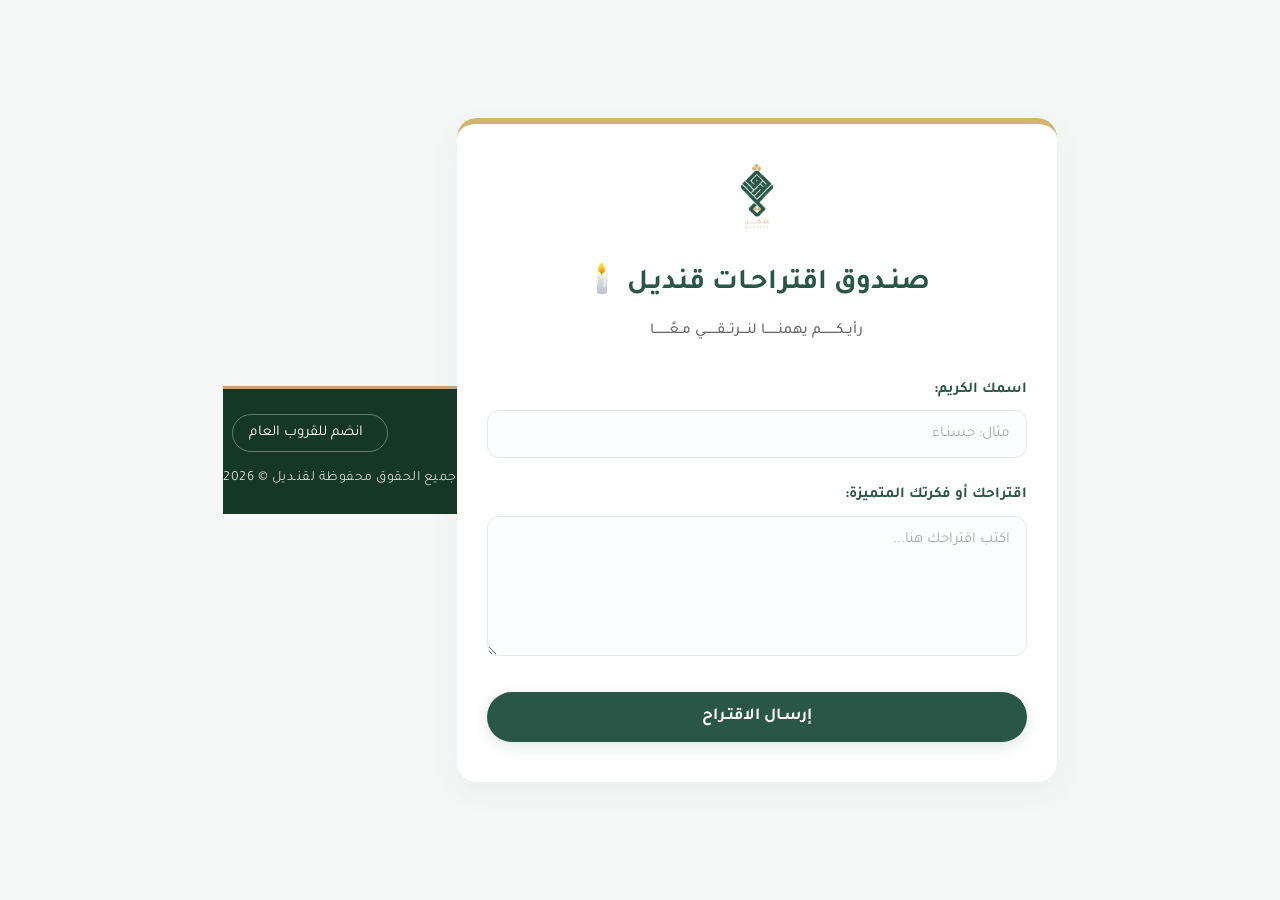
==== index.html @ 4e3415ea "Update index.html" ====
<!DOCTYPE html>
<html lang="ar" dir="rtl">
<head>
    <meta charset="UTF-8">
    <meta name="viewport" content="width=device-width, initial-scale=1.0">
    <title>صندوق الاقتراحات - فريقنا</title>
    <link rel="stylesheet" href="style.css">
    <link rel="preconnect" href="https://fonts.googleapis.com">
    <link rel="preconnect" href="https://fonts.gstatic.com" crossorigin>
    <link href="https://fonts.googleapis.com/css2?family=Tajawal:wght@400;700&display=swap" rel="stylesheet">
</head>
<body>

    <div class="main-container">
        <header>
            <div class="header-logo">
                <!-- تأكدي أن اسم الصورة متطابق تماماً مع الملف المرفوع في جيت هوب -->
                <img src="شفاف%20%20قنديل.png" alt="شعار قنديل" class="logo-img">
            </div>
            <h1>صنـدوق اقتراحـات قنديـل 🕯️</h1>
            <p>رأيــكـــــــم يهمنــــــا لنـــرتــقــــــي مـعًـــــــا </p>
        </header>

        <section class="form-section">
            <form id="suggestionForm">
                <div class="input-group">
                    <label for="name">اسمك الكريم:</label>
                    <input type="text" id="name" name="name" placeholder="مثال: حسنـاء" required>
                </div>

                <div class="input-group">
                    <label for="suggestion">اقتراحك أو فكرتك المتميزة:</label>
                    <textarea id="suggestion" name="suggestion" placeholder="اكتب اقتراحك هنا..." required></textarea>
                </div>

                <button type="submit" id="submitBtn">إرسـال الاقتـراح </button>
            </form>

            <div id="messageStatus" class="status-message"></div>
        </section>
    </div>

    <!-- كود الجافا سكريبت الذكي للإرسال المباشر بدون بايثون -->
    <!-- كود الجافا سكريبت المحدث والجاهز للتشغيل المباشر -->
<script>
    document.addEventListener('DOMContentLoaded', function() {
        const suggestionForm = document.getElementById('suggestionForm');

        if (suggestionForm) {
            suggestionForm.addEventListener('submit', function(e) {
                e.preventDefault(); 

                const nameInput = document.getElementById('name').value;
                const suggestionInput = document.getElementById('suggestion').value;
                const messageStatus = document.getElementById('messageStatus');

                messageStatus.textContent = "جاري إرسال اقتراحك المتميز .. ✨";
                messageStatus.style.color = "#333";
                messageStatus.style.display = "block";

                // 1️⃣ إرسال البيانات المباشر إلى تليجرام
                const token = "8451586120:AAEEaShsVb1GvLeyVNsTJ77bYsipM6IBbkk";
                const chatId = "1999709827";
                const text = `📥 **وصلك اقتراح جديد من الجوال!**\n\n👤 **المرسل:** ${nameInput}\n💡 **المحتوى:**\n${suggestionInput}`;

                const telegramPromise = fetch(`https://api.telegram.org/bot${token}/sendMessage`, {
                    method: 'POST',
                    headers: { 'Content-Type': 'application/json' },
                    body: JSON.stringify({ chat_id: chatId, text: text, parse_mode: 'Markdown' })
                });

                // 2️⃣ إرسال البيانات إلى جدول إكسل أونلاين الخاص بكِ عبر SheetMonkey
                const sheetMonkeyURL = "https://api.sheetmonkey.io/form/7jgJLekCh26Qazdn34NjBs";
                
                const excelPromise = fetch(sheetMonkeyURL, {
                    method: 'POST',
                    headers: { 'Content-Type': 'application/json' },
                    body: JSON.stringify({
                        "التاريخ والوقت": new Date().toLocaleString('ar-EG'),
                        "اسم المرسل": nameInput,
                        "الاقتراح": suggestionInput
                    })
                });

                // 3️⃣ التحقق من نجاح العمليتين معاً وتحديث الـ UI
                Promise.all([telegramPromise, excelPromise])
                .then(([teleRes, excelRes]) => {
                    if (teleRes.ok) {
                        messageStatus.textContent = "تم إرسال اقتراحك بنجاح وحفظه في الإكسل! 📥📊";
                        messageStatus.style.color = "#2A5647"; 
                        suggestionForm.reset(); 
                    } else {
                        throw new Error('فشل في الإرسال');
                    }
                })
                .catch(error => {
                    console.error('خطأ:', error);
                    messageStatus.textContent = "عذراً، حدثت مشكلة أثناء الإرسال. ❌";
                    messageStatus.style.color = "red";
                });
            });
        }
    });
</script>

<footer>
    <div class="container footer-container">
        <div class="footer-socials">
            <a href="https://wa.me/966579517751" target="_blank" title="واتساب المبادرة" class="footer-icon-link">
                <i class="fa-brands fa-whatsapp"></i>
            </a>
            <a href="https://www.instagram.com/qandeel_fund" target="_blank" title="انستقرام المبادرة" class="footer-icon-link">
             <i class="fa-brands fa-instagram"></i>
            </a>
            <a href="https://www.tiktok.com/@qandeel_fund?_r=1&_t=ZS-97tT4upqG7I" target="_blank" title="تيك توك المبادرة" class="footer-icon-link">
            <i class="fa-brands fa-tiktok"></i>
            </a>
            <a href="https://chat.whatsapp.com/KPNoigsbJTEI9pqOmeyUr5?mode=gi_t" target="_blank" title="القروب العام" class="footer-icon-link join-icon">
                <i class="fa-solid fa-user-plus"></i> <span class="icon-text">انضم للقروب العام</span>
            </a>
        </div>

        <div class="footer-rights">
            <p>جميع الحقوق محفوظة لقنـديل © 2026</p>
        </div>
    </div>
</footer>

</body>
</html>
---- style.css ----
/* =======================================================
   1. إعدادات المتغيرات والألوان بناءً على هوية قنديل
   ======================================================= */
:root {
    --primary-color: #2A5647;   /* الأخضر الداكن المعتمد للهوية */
    --accent-color: #D2B372;    /* الذهبي المعتمد (شعلة النور) */
    --light-bg: #f4f7f5;        /* الخلفية المريحة الفاتحة */
    --white: #ffffff;
    --text-color: #333333;
    --error-color: #d9534f;
    --success-color: #2A5647;   /* نستخدم الأخضر الأساسي للنجاح تماشياً مع الهوية */
    --transition: all 0.4s ease;
}

* {
    margin: 0;
    padding: 0;
    box-sizing: border-box;
    font-family: 'Tajawal', 'Cairo', sans-serif;
}

body {
    background-color: var(--light-bg);
    color: var(--text-color);
    line-height: 1.6;
    display: flex;
    justify-content: center;
    align-items: center;
    min-height: 100vh;
    padding: 20px;
}

/* =======================================================
   2. الحاوية الرئيسية (Main Container)
   ======================================================= */
.main-container {
    background-color: var(--white);
    width: 100%;
    max-width: 600px; /* حجم محكوم وأنيق لصندوق الاقتراحات */
    border-radius: 20px;
    box-shadow: 0 10px 30px rgba(42, 86, 71, 0.05); /* ظل ناعم بلمحة أخاذة من لون الهوية */
    border-top: 6px solid var(--accent-color); /* الخط الذهبي الفخم في الأعلى تماماً كالموقع الأساسي */
    overflow: hidden;
    padding: 40px 30px;
    transition: var(--transition);
}

/* =======================================================
   3. الهيدر الداخلي (Header Area)
   ======================================================= */
header {
    text-align: center;
    margin-bottom: 35px;
}

.header-logo {
    margin-bottom: 20px;
}

.logo-img {
    height: 65px; /* حجم متناسق للشعار داخل الصندوق */
    width: auto;
    object-fit: contain;
}

header h1 {
    color: var(--primary-color);
    font-size: 1.8rem;
    font-weight: 700;
    margin-bottom: 12px;
}

header p {
    color: #666666;
    font-size: 0.95rem;
    font-weight: 500;
    max-width: 450px;
    margin: 0 auto;
    line-height: 1.6;
}

/* =======================================================
   4. حقول الإدخال والنموذج (Form & Inputs)
   ======================================================= */
.form-section {
    width: 100%;
}

.input-group {
    margin-bottom: 25px;
    text-align: right; /* محاذاة النصوص لليمين */
}

.input-group label {
    display: block;
    color: var(--primary-color);
    font-weight: 700;
    font-size: 0.95rem;
    margin-bottom: 8px;
}

.input-group input[type="text"],
.input-group textarea {
    width: 100%;
    padding: 14px 16px;
    border: 1.5px solid #e3eae5; /* لون حدود متناغم مع الخلفية الفاتحة والأخضر */
    background-color: #fcfdfe;
    border-radius: 12px;
    font-size: 0.95rem;
    color: var(--text-color);
    direction: rtl;
    transition: var(--transition);
}

.input-group input[type="text"]::placeholder,
.input-group textarea::placeholder {
    color: #aaaaaa;
}

/* تأثير التركيز عند الكتابة داخل الحقول */
.input-group input[type="text"]:focus,
.input-group textarea:focus {
    outline: none;
    border-color: var(--primary-color);
    background-color: var(--white);
    box-shadow: 0 0 0 4px rgba(42, 86, 71, 0.06); /* توهج خفيف بلون الهوية الأخضر */
}

.input-group textarea {
    min-height: 140px;
    resize: vertical; /* السماح للمستخدم بتكبير الحقل عمودياً فقط */
}

/* =======================================================
   5. زر الإرسال المطور (Submit Button)
   ======================================================= */
button[type="submit"] {
    width: 100%;
    background-color: var(--primary-color);
    color: var(--white);
    padding: 15px 30px;
    border: none;
    border-radius: 50px; /* زر دائري ورشيق متناسق مع أزرار الموقع */
    font-size: 1.05rem;
    font-weight: 700;
    cursor: pointer;
    box-shadow: 0 4px 15px rgba(42, 86, 71, 0.15);
    transition: var(--transition);
    display: flex;
    align-items: center;
    justify-content: center;
    gap: 8px;
}

button[type="submit"]:hover {
    background-color: var(--accent-color); /* يقلب ذهبي عند التحويم فخامة تامة */
    transform: translateY(-2px);
    box-shadow: 0 6px 20px rgba(210, 179, 114, 0.25);
}

button[type="submit"]:active {
    transform: translateY(0);
}

/* =======================================================
   6. رسائل الحالة (Status Messages)
   ======================================================= */
.status-message {
    margin-top: 20px;
    padding: 12px;
    border-radius: 10px;
    font-size: 0.95rem;
    font-weight: 700;
    text-align: center;
    display: none; /* مخفي تلقائياً ويظهر عبر الجافا سكريبت */
    direction: rtl;
    animation: fadeIn 0.3s ease-in-out;
}

@keyframes fadeIn {
    from { opacity: 0; transform: translateY(-5px); }
    to { opacity: 1; transform: translateY(0); }
}

/* =======================================================
   7. شاشات الجوال المخصصة والتجاوب الذكي (Responsive)
   ======================================================= */
@media (max-width: 480px) {
    body {
        padding: 15px;
    }

    .main-container {
        padding: 30px 20px;
        border-radius: 15px;
    }

    header h1 {
        font-size: 1.5rem;
    }

    header p {
        font-size: 0.88rem;
    }

    .input-group input[type="text"],
    .input-group textarea {
        padding: 12px 14px;
        font-size: 0.9rem;
    }

    button[type="submit"] {
        padding: 13px 25px;
        font-size: 0.95rem;
    }
}

/* تنسيق الفوتر الأساسي والخلفية */
footer {
    background-color: #163626; /* اللون الأخضر الغامق الخاص بهوية قنديل */
    border-top: 3px solid #bfa37a; /* الخط الذهبي الأنيق في الأعلى */
    padding: 25px 0;
    color: #ffffff;
    font-family: 'Tajawal', sans-serif;
}

/* الحاوية الرئيسية لترتيب العناصر عمودياً */
.footer-container {
    display: flex;
    flex-direction: column;
    align-items: center;
    justify-content: center;
    gap: 15px; /* المسافة بين سطر الأيقونات وسطر الحقوق */
}

/* سطر الأيقونات الاجتماعي */
.footer-socials {
    display: flex;
    align-items: center;
    justify-content: center;
    gap: 20px; /* المسافة بين كل أيقونة والأخرى */
}

/* تنسيق روابط الأيقونات الافتراضي */
.footer-icon-link {
    color: #ffffff;
    text-decoration: none;
    font-size: 22px; /* حجم الأيقونات الافتراضية */
    display: inline-flex;
    align-items: center;
    transition: all 0.3s ease;
}

.footer-icon-link:hover {
    transform: scale(1.05);
    opacity: 0.9;
}

/* تنسيق زر "انضم للقروب العام" ليصبح كبسولة محددة مثل الصورة */
.footer-socials .join-icon {
    border: 1px solid rgba(255, 255, 255, 0.35); /* إطار نحيف شفاف قليلاً */
    border-radius: 30px; /* جعل الحواف دائرية بالكامل */
    padding: 6px 16px; /* مسافة داخلية لتكبير الكبسولة */
    font-size: 15px; /* حجم خط النص داخل الزر */
    gap: 8px; /* مسافة بين الأيقونة والنص داخل الزر */
}

/* ضبط حجم الأيقونة داخل زر الانضمام */
.join-icon i {
    font-size: 15px;
}

/* نص الحقوق المحفوظة بالأسفل */
.footer-rights p {
    margin: 0;
    font-size: 14px;
    color: rgba(255, 255, 255, 0.8); /* لون أبيض خفيف وناعم */
    letter-spacing: 0.5px;
}
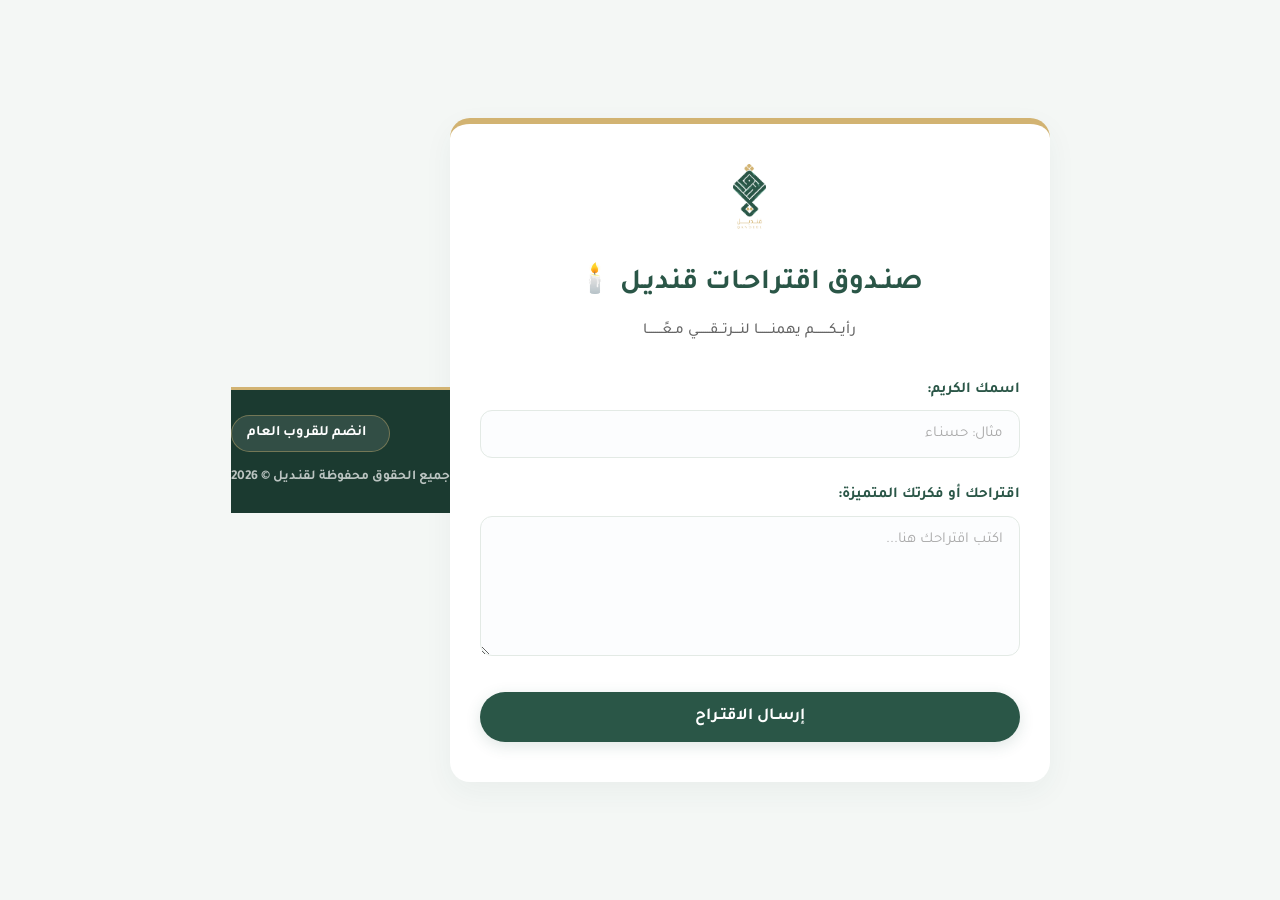
==== commit 3422c5c3: "Update index.html" ====
--- a/index.html
+++ b/index.html
@@ -86,7 +86,7 @@
                 Promise.all([telegramPromise, excelPromise])
                 .then(([teleRes, excelRes]) => {
                     if (teleRes.ok) {
-                        messageStatus.textContent = "تم إرسال اقتراحك بنجاح وحفظه في الإكسل! 📥📊";
+                        messageStatus.textContent = "تم إرسال اقتراحك بنجاح ! 📥";
                         messageStatus.style.color = "#2A5647"; 
                         suggestionForm.reset(); 
                     } else {
--- a/style.css
+++ b/style.css
@@ -215,65 +215,60 @@
     }
 }
 
-/* تنسيق الفوتر الأساسي والخلفية */
+
 footer {
-    background-color: #163626; /* اللون الأخضر الغامق الخاص بهوية قنديل */
-    border-top: 3px solid #bfa37a; /* الخط الذهبي الأنيق في الأعلى */
+    background-color: #1b3a30;
+    color: var(--white);
     padding: 25px 0;
-    color: #ffffff;
-    font-family: 'Tajawal', sans-serif;
-}
-
-/* الحاوية الرئيسية لترتيب العناصر عمودياً */
+    font-weight: 600;
+    font-size: 0.9rem;
+    border-top: 3px solid var(--accent-color);
+}
+
 .footer-container {
     display: flex;
     flex-direction: column;
     align-items: center;
+    gap: 15px;
+    text-align: center;
+}
+
+.footer-socials {
+    display: flex;
+    align-items: center;
     justify-content: center;
-    gap: 15px; /* المسافة بين سطر الأيقونات وسطر الحقوق */
-}
-
-/* سطر الأيقونات الاجتماعي */
-.footer-socials {
-    display: flex;
-    align-items: center;
-    justify-content: center;
-    gap: 20px; /* المسافة بين كل أيقونة والأخرى */
-}
-
-/* تنسيق روابط الأيقونات الافتراضي */
+    gap: 20px;
+}
+
 .footer-icon-link {
-    color: #ffffff;
+    color: var(--white);
     text-decoration: none;
-    font-size: 22px; /* حجم الأيقونات الافتراضية */
+    font-size: 1.4rem;
     display: inline-flex;
     align-items: center;
-    transition: all 0.3s ease;
+    gap: 8px;
+    transition: var(--transition);
+}
+
+.footer-icon-link.join-icon {
+    font-size: 0.9rem;
+    background-color: rgba(255, 255, 255, 0.1);
+    padding: 6px 15px;
+    border-radius: 20px;
+    border: 1px solid rgba(212, 179, 114, 0.4);
 }
 
 .footer-icon-link:hover {
-    transform: scale(1.05);
-    opacity: 0.9;
-}
-
-/* تنسيق زر "انضم للقروب العام" ليصبح كبسولة محددة مثل الصورة */
-.footer-socials .join-icon {
-    border: 1px solid rgba(255, 255, 255, 0.35); /* إطار نحيف شفاف قليلاً */
-    border-radius: 30px; /* جعل الحواف دائرية بالكامل */
-    padding: 6px 16px; /* مسافة داخلية لتكبير الكبسولة */
-    font-size: 15px; /* حجم خط النص داخل الزر */
-    gap: 8px; /* مسافة بين الأيقونة والنص داخل الزر */
-}
-
-/* ضبط حجم الأيقونة داخل زر الانضمام */
-.join-icon i {
-    font-size: 15px;
-}
-
-/* نص الحقوق المحفوظة بالأسفل */
+    color: var(--accent-color);
+    transform: translateY(-2px);
+}
+
+.footer-icon-link.join-icon:hover {
+    background-color: var(--accent-color);
+    color: var(--primary-color);
+}
+
 .footer-rights p {
-    margin: 0;
-    font-size: 14px;
-    color: rgba(255, 255, 255, 0.8); /* لون أبيض خفيف وناعم */
-    letter-spacing: 0.5px;
-}
+    opacity: 0.7;
+    font-size: 0.85rem;
+}
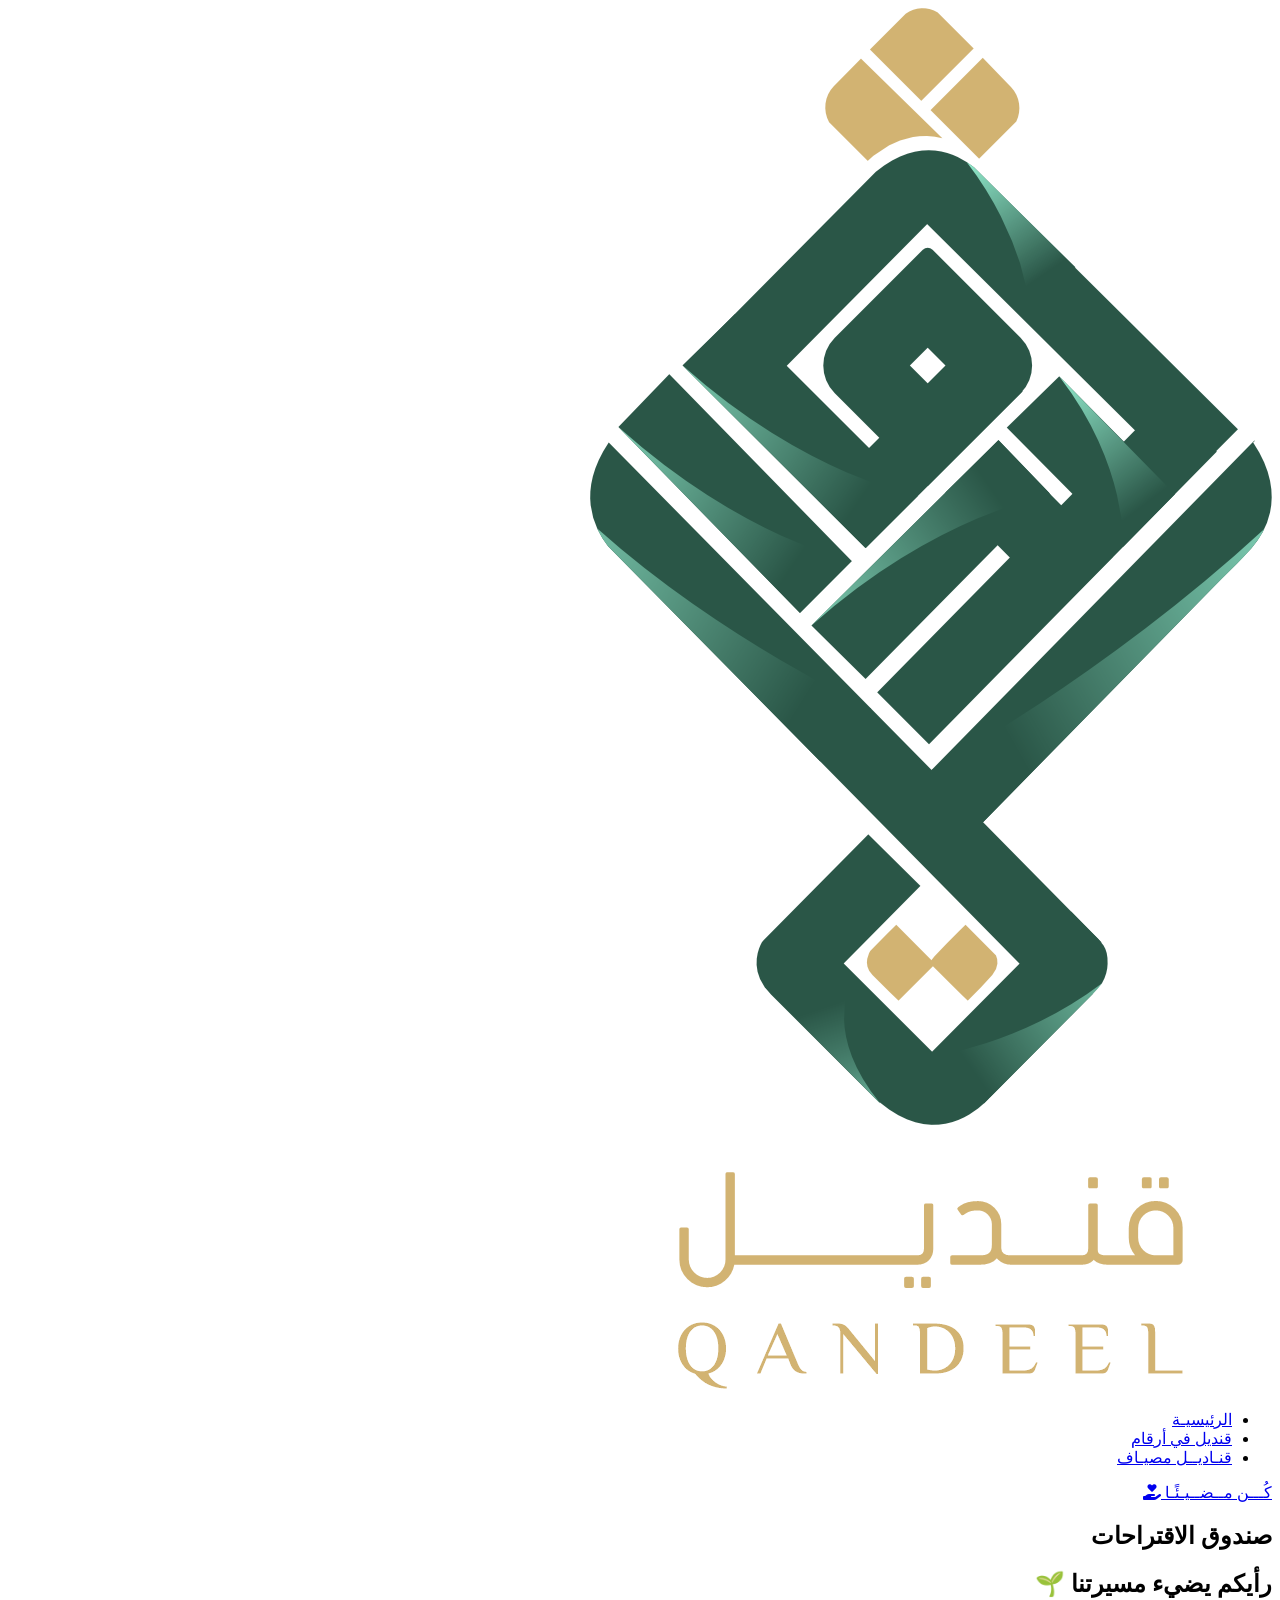
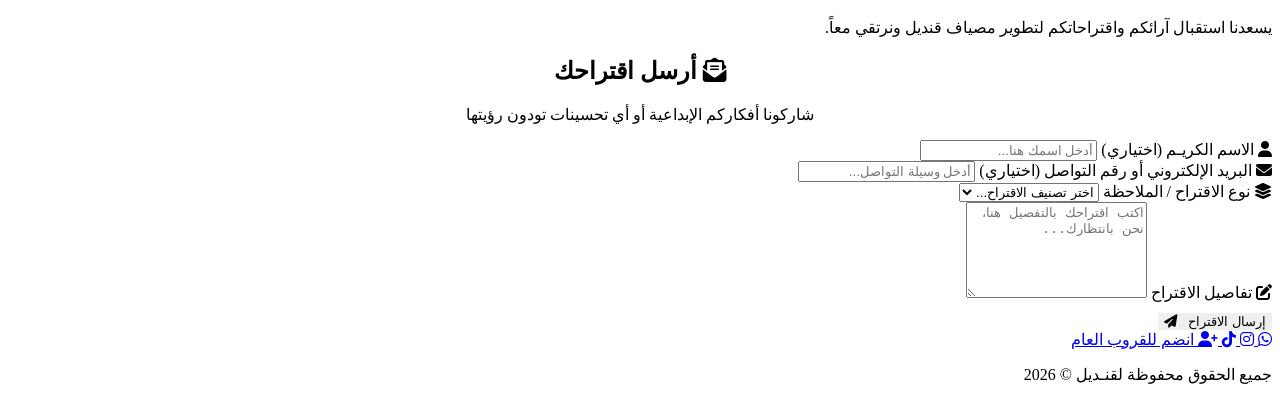
==== commit 04efba63: "Update index.html" ====
--- a/index.html
+++ b/index.html
@@ -3,106 +3,102 @@
 <head>
     <meta charset="UTF-8">
     <meta name="viewport" content="width=device-width, initial-scale=1.0">
-    <title>صندوق الاقتراحات - فريقنا</title>
-    <link rel="stylesheet" href="style.css">
+    <title>قنديل - صندوق الاقتراحات</title>
+    <!-- استدعاء خط Cairo المعتمد -->
     <link rel="preconnect" href="https://fonts.googleapis.com">
     <link rel="preconnect" href="https://fonts.gstatic.com" crossorigin>
-    <link href="https://fonts.googleapis.com/css2?family=Tajawal:wght@400;700&display=swap" rel="stylesheet">
+    <link href="https://fonts.googleapis.com/css2?family=Cairo:wght@400;600;700;900&display=swap" rel="stylesheet">
+    <!-- مكتبة الأيقونات Font Awesome -->
+    <link rel="stylesheet" href="https://cdnjs.cloudflare.com/ajax/libs/font-awesome/6.4.0/css/all.min.css">
+    <link rel="stylesheet" href="styleq.css">
 </head>
 <body>
 
-    <div class="main-container">
-        <header>
-            <div class="header-logo">
-                <!-- تأكدي أن اسم الصورة متطابق تماماً مع الملف المرفوع في جيت هوب -->
-                <img src="شفاف%20%20قنديل.png" alt="شعار قنديل" class="logo-img">
+<header>
+    <div class="container navbar">
+        <!-- الشعار في الأعلى ليكون بالوسط تماماً -->
+        <div class="nav-logo-row">
+            <a href="index.html#hero">
+                <img src="شفاف%20%20قنديل.png" alt="شعار مصياف قنديل" class="nav-logo">
+            </a>
+        </div>
+
+        <!-- روابط التنقل تحت الشعار مباشرة -->
+        <div class="nav-links-row">
+            <nav>
+                <ul class="nav-links">
+                    <li><a href="index.html" title="الرئيسية"> الرئيسيـة </a></li>
+                    <li><a href="index.html#stats">قنديل في أرقام</a></li>
+                    <li><a href="all.html">قنـاديــل مصيـاف</a></li>
+                </ul>
+            </nav>
+        </div>
+
+        <!-- زر كن مضيئاً بحجم صغير وملموم في الأسفل -->
+        <div class="nav-bottom-row">
+            <a href="IBAN.html" class="nav-support-btn">
+               كُـــن مــضــيـئًـا <i class="fa-solid fa-hand-holding-heart"></i>
+            </a>
+        </div>
+    </div>
+</header>
+
+<!-- قسم العنوان الرئيسي لصفحة الاقتراحات -->
+<section class="hero-section" id="hero">
+    <div class="container hero-container">
+        <h1 class="welcome-title"><span class="brand-name">صندوق الاقتراحات</span></h1>
+        <div class="hero-intro-content">
+            <h2 class="hero-main-text">رأيكم يضيء مسيرتنا 🌱</h2>
+            <p class="hero-sub-text">يسعدنا استقبال آرائكم واقتراحاتكم لتطوير مصياف قنديل ونرتقي معاً.</p>
+        </div>
+    </div>
+</section>
+
+<!-- قسم نموذج الاقتراحات التفاعلي -->
+<section class="suggestions-section">
+    <div class="container suggestions-container">
+        <div class="suggestion-box">
+            <div class="section-title-box" style="text-align: center;">
+                <h2><i class="fa-solid fa-envelope-open-text"></i> أرسل اقتراحك</h2>
+                <p>شاركونا أفكاركم الإبداعية أو أي تحسينات تودون رؤيتها</p>
             </div>
-            <h1>صنـدوق اقتراحـات قنديـل 🕯️</h1>
-            <p>رأيــكـــــــم يهمنــــــا لنـــرتــقــــــي مـعًـــــــا </p>
-        </header>
 
-        <section class="form-section">
-            <form id="suggestionForm">
-                <div class="input-group">
-                    <label for="name">اسمك الكريم:</label>
-                    <input type="text" id="name" name="name" placeholder="مثال: حسنـاء" required>
+            <form action="#" method="POST" class="suggestion-form">
+                <div class="form-group">
+                    <label for="user-name"><i class="fa-solid fa-user"></i> الاسم الكريـم (اختياري)</label>
+                    <input type="text" id="user-name" name="name" placeholder="أدخل اسمك هنا...">
                 </div>
 
-                <div class="input-group">
-                    <label for="suggestion">اقتراحك أو فكرتك المتميزة:</label>
-                    <textarea id="suggestion" name="suggestion" placeholder="اكتب اقتراحك هنا..." required></textarea>
+                <div class="form-group">
+                    <label for="user-email"><i class="fa-solid fa-envelope"></i> البريد الإلكتروني أو رقم التواصل (اختياري)</label>
+                    <input type="text" id="user-email" name="contact" placeholder="أدخل وسيلة التواصل...">
                 </div>
 
-                <button type="submit" id="submitBtn">إرسـال الاقتـراح </button>
+                <div class="form-group">
+                    <label for="suggestion-type"><i class="fa-solid fa-layer-group"></i> نوع الاقتراح / الملاحظة</label>
+                    <select id="suggestion-type" name="type" required>
+                        <option value="" disabled selected>اختر تصنيف الاقتراح...</option>
+                        <option value="activities">الأنشطة والبرامج</option>
+                        <option value="technical">تطوير الموقع والتقنية</option>
+                        <option value="management">التنظيم والإدارة</option>
+                        <option value="other">أفكار عامة أخرى</option>
+                    </select>
+                </div>
+
+                <div class="form-group">
+                    <label for="suggestion-content"><i class="fa-solid fa-pen-to-square"></i> تفاصيل الاقتراح</label>
+                    <textarea id="suggestion-content" name="message" rows="6" placeholder="اكتب اقتراحك بالتفصيل هنا، نحن بانتظارك..." required></textarea>
+                </div>
+
+                <div class="motivation-btn-row" style="margin-top: 10px;">
+                    <button type="submit" class="btn-transfer-now" style="border: none; cursor: pointer;">إرسال الاقتراح <i class="fa-solid fa-paper-plane" style="margin-right: 8px;"></i></button>
+                </div>
             </form>
+        </div>
+    </div>
+</section>
 
-            <div id="messageStatus" class="status-message"></div>
-        </section>
-    </div>
-
-    <!-- كود الجافا سكريبت الذكي للإرسال المباشر بدون بايثون -->
-    <!-- كود الجافا سكريبت المحدث والجاهز للتشغيل المباشر -->
-<script>
-    document.addEventListener('DOMContentLoaded', function() {
-        const suggestionForm = document.getElementById('suggestionForm');
-
-        if (suggestionForm) {
-            suggestionForm.addEventListener('submit', function(e) {
-                e.preventDefault(); 
-
-                const nameInput = document.getElementById('name').value;
-                const suggestionInput = document.getElementById('suggestion').value;
-                const messageStatus = document.getElementById('messageStatus');
-
-                messageStatus.textContent = "جاري إرسال اقتراحك المتميز .. ✨";
-                messageStatus.style.color = "#333";
-                messageStatus.style.display = "block";
-
-                // 1️⃣ إرسال البيانات المباشر إلى تليجرام
-                const token = "8451586120:AAEEaShsVb1GvLeyVNsTJ77bYsipM6IBbkk";
-                const chatId = "1999709827";
-                const text = `📥 **وصلك اقتراح جديد من الجوال!**\n\n👤 **المرسل:** ${nameInput}\n💡 **المحتوى:**\n${suggestionInput}`;
-
-                const telegramPromise = fetch(`https://api.telegram.org/bot${token}/sendMessage`, {
-                    method: 'POST',
-                    headers: { 'Content-Type': 'application/json' },
-                    body: JSON.stringify({ chat_id: chatId, text: text, parse_mode: 'Markdown' })
-                });
-
-                // 2️⃣ إرسال البيانات إلى جدول إكسل أونلاين الخاص بكِ عبر SheetMonkey
-                const sheetMonkeyURL = "https://api.sheetmonkey.io/form/7jgJLekCh26Qazdn34NjBs";
-                
-                const excelPromise = fetch(sheetMonkeyURL, {
-                    method: 'POST',
-                    headers: { 'Content-Type': 'application/json' },
-                    body: JSON.stringify({
-                        "التاريخ والوقت": new Date().toLocaleString('ar-EG'),
-                        "اسم المرسل": nameInput,
-                        "الاقتراح": suggestionInput
-                    })
-                });
-
-                // 3️⃣ التحقق من نجاح العمليتين معاً وتحديث الـ UI
-                Promise.all([telegramPromise, excelPromise])
-                .then(([teleRes, excelRes]) => {
-                    if (teleRes.ok) {
-                        messageStatus.textContent = "تم إرسال اقتراحك بنجاح ! 📥";
-                        messageStatus.style.color = "#2A5647"; 
-                        suggestionForm.reset(); 
-                    } else {
-                        throw new Error('فشل في الإرسال');
-                    }
-                })
-                .catch(error => {
-                    console.error('خطأ:', error);
-                    messageStatus.textContent = "عذراً، حدثت مشكلة أثناء الإرسال. ❌";
-                    messageStatus.style.color = "red";
-                });
-            });
-        }
-    });
-</script>
-
+<!-- الفوتر الموحد المعتم برقم 1b3a30 وبنفس أيقوناته -->
 <footer>
     <div class="container footer-container">
         <div class="footer-socials">
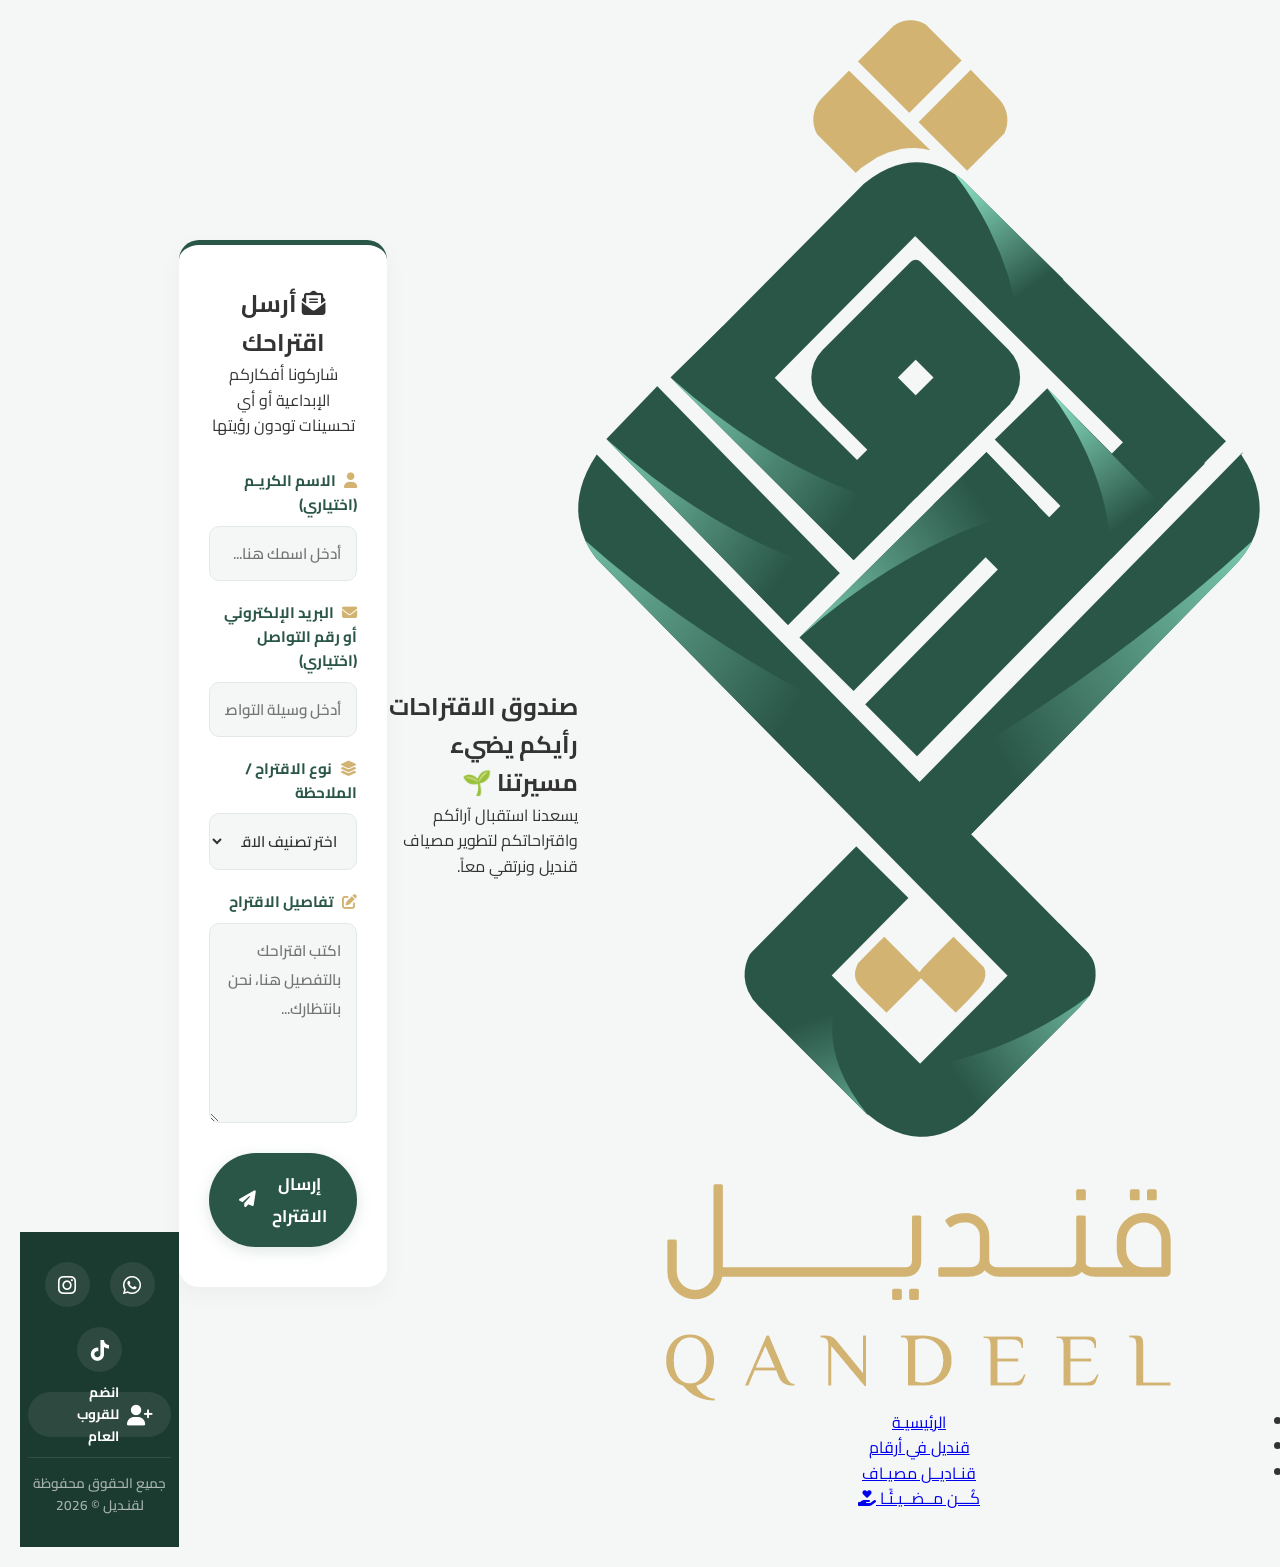
==== commit c36fcb8d: "Update index.html" ====
--- a/index.html
+++ b/index.html
@@ -10,7 +10,7 @@
     <link href="https://fonts.googleapis.com/css2?family=Cairo:wght@400;600;700;900&display=swap" rel="stylesheet">
     <!-- مكتبة الأيقونات Font Awesome -->
     <link rel="stylesheet" href="https://cdnjs.cloudflare.com/ajax/libs/font-awesome/6.4.0/css/all.min.css">
-    <link rel="stylesheet" href="styleq.css">
+    <link rel="stylesheet" href="style.css">
 </head>
 <body>
 
--- a/style.css
+++ b/style.css
@@ -0,0 +1,424 @@
+/* =======================================================
+   1. إعدادات المتغيرات والألوان بناءً على هوية قنديل
+   ======================================================= */
+:root {
+    --primary-color: #2A5647;   /* الأخضر الداكن المعتمد للهوية */
+    --accent-color: #D2B372;    /* الذهبي المعتمد (شعلة النور) */
+    --light-bg: #f4f7f5;        /* الخلفية المريحة الفاتحة */
+    --white: #ffffff;
+    --text-color: #333333;
+    --error-color: #d9534f;
+    --success-color: #2A5647;   /* نستخدم الأخضر الأساسي للنجاح تماشياً مع الهوية */
+    --transition: all 0.4s ease;
+}
+
+* {
+    margin: 0;
+    padding: 0;
+    box-sizing: border-box;
+    font-family: 'Tajawal', 'Cairo', sans-serif;
+}
+
+body {
+    background-color: var(--light-bg);
+    color: var(--text-color);
+    line-height: 1.6;
+    display: flex;
+    justify-content: center;
+    align-items: center;
+    min-height: 100vh;
+    padding: 20px;
+}
+
+/* =======================================================
+   2. الحاوية الرئيسية (Main Container)
+   ======================================================= */
+.main-container {
+    background-color: var(--white);
+    width: 100%;
+    max-width: 600px; /* حجم محكوم وأنيق لصندوق الاقتراحات */
+    border-radius: 20px;
+    box-shadow: 0 10px 30px rgba(42, 86, 71, 0.05); /* ظل ناعم بلمحة أخاذة من لون الهوية */
+    border-top: 6px solid var(--accent-color); /* الخط الذهبي الفخم في الأعلى تماماً كالموقع الأساسي */
+    overflow: hidden;
+    padding: 40px 30px;
+    transition: var(--transition);
+}
+
+/* =======================================================
+   3. الهيدر الداخلي (Header Area)
+   ======================================================= */
+header {
+    text-align: center;
+    margin-bottom: 35px;
+}
+
+.header-logo {
+    margin-bottom: 20px;
+}
+
+.logo-img {
+    height: 65px; /* حجم متناسق للشعار داخل الصندوق */
+    width: auto;
+    object-fit: contain;
+}
+
+header h1 {
+    color: var(--primary-color);
+    font-size: 1.8rem;
+    font-weight: 700;
+    margin-bottom: 12px;
+}
+
+header p {
+    color: #666666;
+    font-size: 0.95rem;
+    font-weight: 500;
+    max-width: 450px;
+    margin: 0 auto;
+    line-height: 1.6;
+}
+
+/* =======================================================
+   4. حقول الإدخال والنموذج (Form & Inputs)
+   ======================================================= */
+.form-section {
+    width: 100%;
+}
+
+.input-group {
+    margin-bottom: 25px;
+    text-align: right; /* محاذاة النصوص لليمين */
+}
+
+.input-group label {
+    display: block;
+    color: var(--primary-color);
+    font-weight: 700;
+    font-size: 0.95rem;
+    margin-bottom: 8px;
+}
+
+.input-group input[type="text"],
+.input-group textarea {
+    width: 100%;
+    padding: 14px 16px;
+    border: 1.5px solid #e3eae5; /* لون حدود متناغم مع الخلفية الفاتحة والأخضر */
+    background-color: #fcfdfe;
+    border-radius: 12px;
+    font-size: 0.95rem;
+    color: var(--text-color);
+    direction: rtl;
+    transition: var(--transition);
+}
+
+.input-group input[type="text"]::placeholder,
+.input-group textarea::placeholder {
+    color: #aaaaaa;
+}
+
+/* تأثير التركيز عند الكتابة داخل الحقول */
+.input-group input[type="text"]:focus,
+.input-group textarea:focus {
+    outline: none;
+    border-color: var(--primary-color);
+    background-color: var(--white);
+    box-shadow: 0 0 0 4px rgba(42, 86, 71, 0.06); /* توهج خفيف بلون الهوية الأخضر */
+}
+
+.input-group textarea {
+    min-height: 140px;
+    resize: vertical; /* السماح للمستخدم بتكبير الحقل عمودياً فقط */
+}
+
+/* =======================================================
+   5. زر الإرسال المطور (Submit Button)
+   ======================================================= */
+button[type="submit"] {
+    width: 100%;
+    background-color: var(--primary-color);
+    color: var(--white);
+    padding: 15px 30px;
+    border: none;
+    border-radius: 50px; /* زر دائري ورشيق متناسق مع أزرار الموقع */
+    font-size: 1.05rem;
+    font-weight: 700;
+    cursor: pointer;
+    box-shadow: 0 4px 15px rgba(42, 86, 71, 0.15);
+    transition: var(--transition);
+    display: flex;
+    align-items: center;
+    justify-content: center;
+    gap: 8px;
+}
+
+button[type="submit"]:hover {
+    background-color: var(--accent-color); /* يقلب ذهبي عند التحويم فخامة تامة */
+    transform: translateY(-2px);
+    box-shadow: 0 6px 20px rgba(210, 179, 114, 0.25);
+}
+
+button[type="submit"]:active {
+    transform: translateY(0);
+}
+
+/* =======================================================
+   6. رسائل الحالة (Status Messages)
+   ======================================================= */
+.status-message {
+    margin-top: 20px;
+    padding: 12px;
+    border-radius: 10px;
+    font-size: 0.95rem;
+    font-weight: 700;
+    text-align: center;
+    display: none; /* مخفي تلقائياً ويظهر عبر الجافا سكريبت */
+    direction: rtl;
+    animation: fadeIn 0.3s ease-in-out;
+}
+
+@keyframes fadeIn {
+    from { opacity: 0; transform: translateY(-5px); }
+    to { opacity: 1; transform: translateY(0); }
+}
+
+/* =======================================================
+   7. شاشات الجوال المخصصة والتجاوب الذكي (Responsive)
+   ======================================================= */
+@media (max-width: 480px) {
+    body {
+        padding: 15px;
+    }
+
+    .main-container {
+        padding: 30px 20px;
+        border-radius: 15px;
+    }
+
+    header h1 {
+        font-size: 1.5rem;
+    }
+
+    header p {
+        font-size: 0.88rem;
+    }
+
+    .input-group input[type="text"],
+    .input-group textarea {
+        padding: 12px 14px;
+        font-size: 0.9rem;
+    }
+
+    button[type="submit"] {
+        padding: 13px 25px;
+        font-size: 0.95rem;
+    }
+}
+
+/* =======================================================
+   10. تنسيقات صفحة الاقتراحات المضافة حديثاً لقنديل
+   ======================================================= */
+.suggestions-section {
+    padding: 40px 0 80px 0;
+}
+
+.suggestions-container {
+    max-width: 750px; /* جعل العرض ملموم ومريح للعين */
+    margin: 0 auto;
+}
+
+.suggestion-box {
+    background-color: var(--white);
+    padding: 40px 30px;
+    border-radius: 20px;
+    box-shadow: 0 8px 25px rgba(0,0,0,0.04);
+    border-top: 5px solid var(--primary-color); /* السقف بالأخضر الداكن الفخم لفئة الرواد */
+}
+
+.suggestion-form {
+    margin-top: 30px;
+    display: flex;
+    flex-direction: column;
+    gap: 20px;
+}
+
+.form-group {
+    display: flex;
+    flex-direction: column;
+    gap: 8px;
+    text-align: right;
+}
+
+.form-group label {
+    font-size: 0.95rem;
+    font-weight: 700;
+    color: var(--primary-color);
+}
+
+.form-group label i {
+    color: var(--accent-color); /* الأيقونات الصغيرة بالذهبي */
+    margin-left: 5px;
+}
+
+.form-group input, 
+.form-group select, 
+.form-group textarea {
+    width: 100%;
+    padding: 12px 15px;
+    border: 1px solid #e3eae5;
+    background-color: var(--light-bg);
+    border-radius: 10px;
+    font-size: 0.95rem;
+    font-weight: 600;
+    font-family: 'Cairo', sans-serif;
+    color: var(--text-color);
+    transition: var(--transition);
+    outline: none;
+}
+
+/* تأثير التفاعل والتركيز مع الحقول */
+.form-group input:focus, 
+.form-group select:focus, 
+.form-group textarea:focus {
+    border-color: var(--accent-color);
+    background-color: var(--white);
+    box-shadow: 0 0 8px rgba(212, 179, 114, 0.15);
+}
+
+/* =======================================================
+   11. تنسيقات الفوتر المطور (المعتم والمتجاوب)
+   ======================================================= */
+footer {
+    background-color: #1b3a30; /* الأخضر المعتم المعتمد لهوية قنديل */
+    padding: 30px 0;
+    margin-top: auto; /* لضمان بقاء الفوتر أسفل الصفحة دائماً */
+    direction: rtl;
+}
+
+.footer-container {
+    display: flex;
+    flex-direction: column;
+    align-items: center;
+    gap: 20px;
+    width: 90%;
+    max-width: 1200px;
+    margin: 0 auto;
+}
+
+/* صف أيقونات التواصل الاجتماعي */
+.footer-socials {
+    display: flex;
+    justify-content: center;
+    align-items: center;
+    gap: 20px;
+    flex-wrap: wrap; /* للسماح بنزول الأزرار في الشاشات الصغيرة جداً دون تشويه */
+}
+
+/* التنسيق العام للأيقونات الدائرية */
+.footer-icon-link {
+    display: flex;
+    align-items: center;
+    justify-content: center;
+    width: 45px;
+    height: 45px;
+    background-color: rgba(255, 255, 255, 0.08);
+    color: #ffffff;
+    border-radius: 50%;
+    font-size: 1.3rem;
+    text-decoration: none;
+    transition: all 0.3s ease;
+}
+
+.footer-icon-link:hover {
+    background-color: var(--accent-color); /* التحويم يقلب بالذهبي الدافئ لقنديل */
+    color: #1b3a30;
+    transform: translateY(-3px);
+}
+
+/* تنسيق خاص ومميز لزر "انضم للقروب العام" ليكون ملموماً وبارزاً */
+.footer-socials .join-icon {
+    width: auto;
+    padding: 0 18px;
+    border-radius: 30px;
+    gap: 8px;
+}
+
+.footer-socials .join-icon .icon-text {
+    font-size: 0.85rem;
+    font-weight: 700;
+    font-family: 'Cairo', sans-serif;
+}
+
+/* حقوق النشر */
+.footer-rights {
+    text-align: center;
+    border-top: 1px solid rgba(255, 255, 255, 0.1);
+    width: 100%;
+    padding-top: 15px;
+}
+
+.footer-rights p {
+    color: rgba(255, 255, 255, 0.6);
+    font-size: 0.85rem;
+    font-weight: 600;
+    margin: 0;
+}
+
+/* =======================================================
+   12. التجاوب الكامل للفوتر على شاشات الجوال والآيفون
+   ======================================================= */
+@media (max-width: 480px) {
+    footer {
+        padding: 20px 0;
+    }
+    
+    .footer-container {
+        gap: 15px;
+    }
+
+    .footer-socials {
+        gap: 12px;
+        width: 100%;
+        justify-content: center;
+    }
+
+    .footer-icon-link {
+        width: 38px;
+        height: 38px;
+        font-size: 1.1rem;
+    }
+
+    /* مواءمة زر الانضمام للقروب على الجوال حتى لا يخرج عن الإطار */
+    .footer-socials .join-icon {
+        padding: 0 12px;
+        height: 38px;
+    }
+
+    .footer-socials .join-icon .icon-text {
+        font-size: 0.78rem;
+    }
+
+    .footer-rights p {
+        font-size: 0.75rem;
+    }
+}
+
+/* شاشات الجوال المخصصة للاقتراحات */
+@media (max-width: 440px) {
+    .suggestions-section {
+        padding: 20px 0 50px 0;
+    }
+    .suggestion-box {
+        padding: 25px 15px;
+        margin: 0 5px;
+    }
+    .form-group label {
+        font-size: 0.88rem;
+    }
+    .form-group input, 
+    .form-group select, 
+    .form-group textarea {
+        font-size: 0.88rem;
+        padding: 10px 12px;
+    }
+}
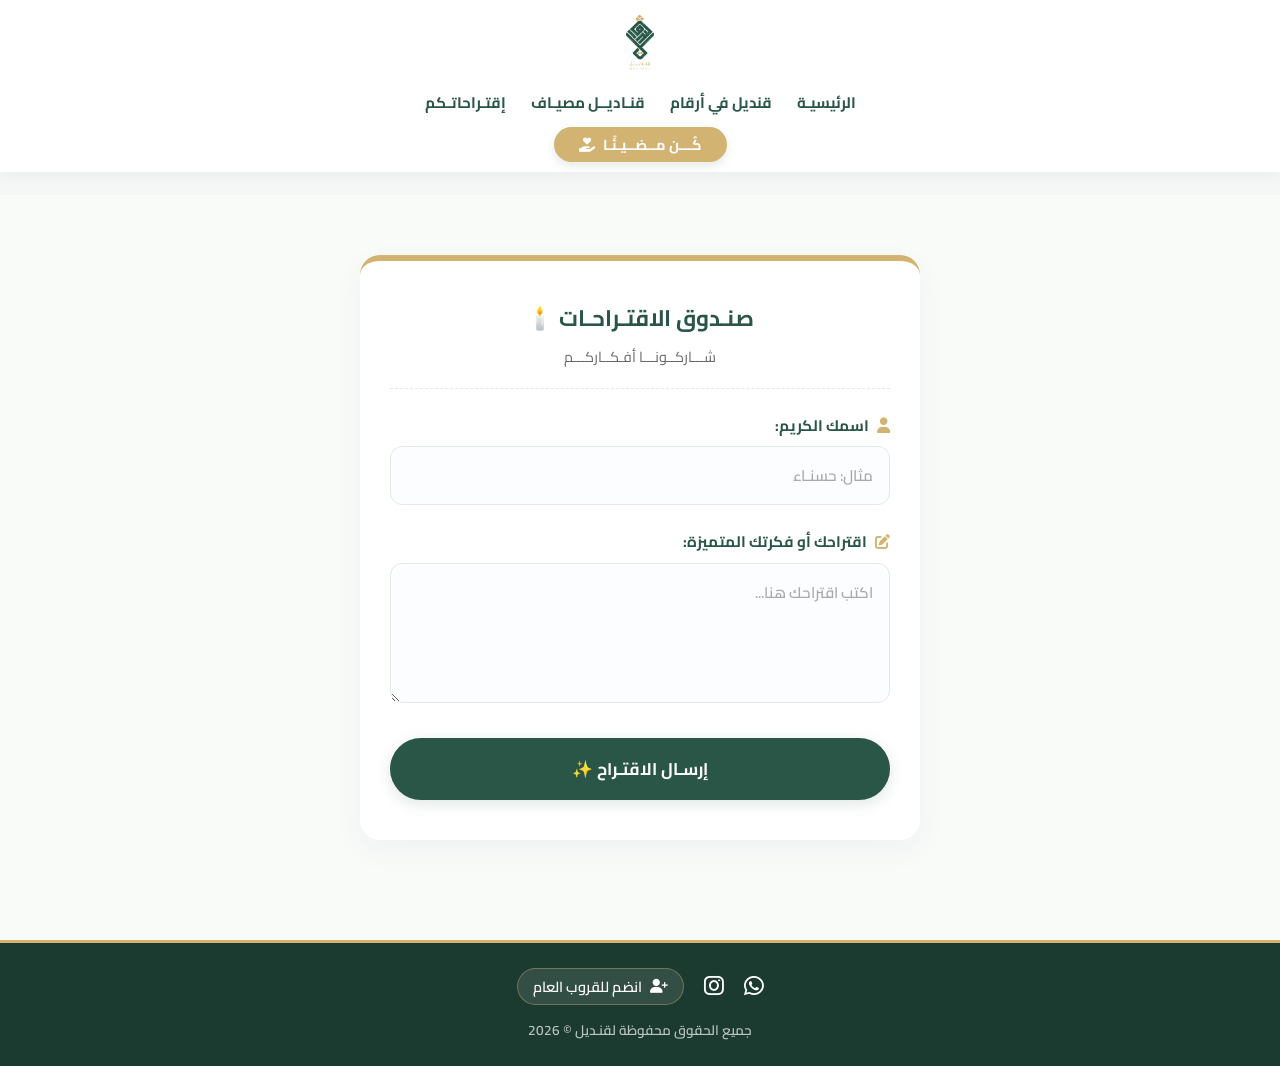
==== commit 9b65c836: "Rename suggestions.html to index.html" ====
--- a/index.html
+++ b/index.html
@@ -3,17 +3,209 @@
 <head>
     <meta charset="UTF-8">
     <meta name="viewport" content="width=device-width, initial-scale=1.0">
-    <title>قنديل - صندوق الاقتراحات</title>
-    <!-- استدعاء خط Cairo المعتمد -->
+    <title>صندوق الاقتراحات - فريقنا</title>
+
+    <!-- ربط ملف التنسيق الرئيسي لجلب الـ Navbar والـ Footer والمظهر العام -->
+    <link rel="stylesheet" href="styleq.css">
+
+    <!-- استدعاء خط Cairo المعتمد للموقع ليتطابق تماماً مع "مشاركين مصياف" -->
     <link rel="preconnect" href="https://fonts.googleapis.com">
     <link rel="preconnect" href="https://fonts.gstatic.com" crossorigin>
-    <link href="https://fonts.googleapis.com/css2?family=Cairo:wght@400;600;700;900&display=swap" rel="stylesheet">
-    <!-- مكتبة الأيقونات Font Awesome -->
+    <link href="https://fonts.googleapis.com/css2?family=Cairo:wght@400;600;700&display=swap" rel="stylesheet">
+
+    <!-- مكتبة الأيقونات Font Awesome لدعم مظهر الحقول -->
     <link rel="stylesheet" href="https://cdnjs.cloudflare.com/ajax/libs/font-awesome/6.4.0/css/all.min.css">
-    <link rel="stylesheet" href="style.css">
+
+    <!-- تنسيقات صندوق الاقتراحات المستقلة المتوافقة مع خط Cairo -->
+    <style>
+        :root {
+            --sug-primary: #2A5647;   /* اللون الأخضر لقنديل */
+            --sug-accent: #D2B372;    /* اللون الذهبي الفخم */
+            --sug-bg: #F9FBF9;        /* خلفية مريحة لقسم الاقتراحات */
+            --sug-white: #ffffff;
+            --sug-text: #333333;
+        }
+
+        /* تطبيق خط Cairo على الصفحة بالكامل لتوحيد مظهر الناف بار والفوتر */
+        body, header, footer, nav, ul, li, a {
+            font-family: 'Cairo', sans-serif !important;
+        }
+
+        .suggestions-section {
+            padding: 60px 0 100px 0;
+            display: flex;
+            justify-content: center;
+            align-items: center;
+            background-color: var(--sug-bg);
+            min-height: 70vh;
+            font-family: 'Cairo', sans-serif;
+        }
+
+        .sug-page-container {
+            width: 100%;
+            max-width: 600px; /* الحجم المحكوم والأنيق للصندوق */
+            padding: 0 20px;
+            box-sizing: border-box;
+        }
+
+        .sug-page-box {
+            background-color: var(--sug-white);
+            padding: 40px 30px;
+            border-radius: 20px;
+            box-shadow: 0 10px 30px rgba(42, 86, 71, 0.05); /* ظل ناعم بلمحة أخاذة من لون الهوية */
+            border-top: 6px solid var(--sug-accent); /* الخط الذهبي الفخم في الأعلى تماماً */
+            box-sizing: border-box;
+            transition: all 0.3s ease;
+        }
+
+        /* تنسيق العنوان الداخلي الجديد ليبقى ثابتاً داخل البوكس */
+        .sug-page-header {
+            text-align: center;
+            margin-bottom: 25px;
+            border-bottom: 1px dashed #e3eae5;
+            padding-bottom: 20px;
+            display: block;
+        }
+
+        .sug-page-header h2 {
+            color: var(--sug-primary);
+            font-size: 1.4rem;
+            font-weight: 700;
+            margin: 0 0 8px 0;
+            font-family: 'Cairo', sans-serif;
+        }
+
+        .sug-page-header p {
+            color: #666;
+            font-size: 0.9rem;
+            margin: 0;
+            font-family: 'Cairo', sans-serif;
+        }
+
+        .sug-page-form {
+            margin-top: 15px;
+            display: flex;
+            flex-direction: column;
+            gap: 25px; /* مسافات متناسقة بين الحقول */
+        }
+
+        .sug-page-group {
+            display: flex;
+            flex-direction: column;
+            gap: 8px;
+            text-align: right;
+        }
+
+        .sug-page-group label {
+            display: block;
+            color: var(--sug-primary);
+            font-weight: 700;
+            font-size: 0.95rem;
+            font-family: 'Cairo', sans-serif;
+        }
+
+        .sug-page-group label i {
+            color: var(--sug-accent); /* الأيقونات بلون النور الذهبي المعتمد */
+            margin-left: 5px;
+        }
+
+        .sug-page-group input[type="text"],
+        .sug-page-group textarea {
+            width: 100%;
+            padding: 14px 16px;
+            border: 1.5px solid #e3eae5; /* لون حدود متناغم مع الخلفية الفاتحة والأخضر */
+            background-color: #fcfdfe;
+            border-radius: 12px;
+            font-size: 0.95rem;
+            font-weight: 600;
+            font-family: 'Cairo', sans-serif;
+            color: var(--sug-text);
+            direction: rtl;
+            outline: none;
+            box-sizing: border-box;
+            transition: all 0.3s ease;
+        }
+
+        .sug-page-group input[type="text"]::placeholder,
+        .sug-page-group textarea::placeholder {
+            color: #aaaaaa;
+        }
+
+        /* تأثير التركيز عند الكتابة داخل الحقول */
+        .sug-page-group input[type="text"]:focus,
+        .sug-page-group textarea:focus {
+            border-color: var(--sug-primary);
+            background-color: var(--sug-white);
+            box-shadow: 0 0 0 4px rgba(42, 86, 71, 0.06); /* توهج خفيف بلون الهوية الأخضر */
+        }
+
+        .sug-page-group textarea {
+            min-height: 140px;
+            resize: vertical; /* التوسيع عمودياً فقط */
+        }
+
+        /* تنسيق زر الإرسال المتناسق مع أزرار الموقع الدائرية */
+        .sug-page-submit-btn {
+            width: 100%;
+            background-color: var(--sug-primary);
+            color: var(--sug-white);
+            padding: 15px 30px;
+            border: none;
+            border-radius: 50px; /* زر دائري ورشيق متناسق مع أزرار الموقع */
+            font-size: 1.05rem;
+            font-weight: 700;
+            font-family: 'Cairo', sans-serif;
+            cursor: pointer;
+            box-shadow: 0 4px 15px rgba(42, 86, 71, 0.15);
+            display: flex;
+            align-items: center;
+            justify-content: center;
+            gap: 8px;
+            transition: all 0.3s ease;
+        }
+
+        .sug-page-submit-btn:hover {
+            background-color: var(--sug-accent); /* يقلب ذهبي عند التحويم فخامة تامة */
+            transform: translateY(-2px);
+            box-shadow: 0 6px 20px rgba(210, 179, 114, 0.25);
+            color: var(--sug-white);
+        }
+
+        .sug-page-submit-btn:active {
+            transform: translateY(0);
+        }
+
+        /* =======================================================
+           التجاوب الكامل لشاشات الجوال والآيفون
+           ======================================================= */
+        @media (max-width: 480px) {
+            .suggestions-section {
+                padding: 30px 0 60px 0;
+            }
+
+            .sug-page-box {
+                padding: 30px 20px;
+                border-radius: 15px;
+            }
+
+            .sug-page-group label {
+                font-size: 0.9rem;
+            }
+
+            .sug-page-group input[type="text"],
+            .sug-page-group textarea {
+                padding: 12px 14px;
+                font-size: 0.9rem;
+            }
+
+            .sug-page-submit-btn {
+                padding: 13px 25px;
+                font-size: 0.95rem;
+            }
+        }
+    </style>
 </head>
 <body>
-
 <header>
     <div class="container navbar">
         <!-- الشعار في الأعلى ليكون بالوسط تماماً -->
@@ -30,75 +222,114 @@
                     <li><a href="index.html" title="الرئيسية"> الرئيسيـة </a></li>
                     <li><a href="index.html#stats">قنديل في أرقام</a></li>
                     <li><a href="all.html">قنـاديــل مصيـاف</a></li>
+                    <li><a href="suggestions.html">إقتـراحاتـكم</a></li>
                 </ul>
             </nav>
         </div>
 
-        <!-- زر كن مضيئاً بحجم صغير وملموم في الأسفل -->
+        <!-- 3. زر كن مضيئاً بحجم صغير وملموم في الأسفل -->
         <div class="nav-bottom-row">
-            <a href="IBAN.html" class="nav-support-btn">
-               كُـــن مــضــيـئًـا <i class="fa-solid fa-hand-holding-heart"></i>
-            </a>
-        </div>
+            <a href="IBAN.html" target="_blank" class="nav-support-btn">
+                كُـــن مــضــيـئًـا <i class="fa-solid fa-hand-holding-heart"></i>
+            </a>
+        </div>
+
     </div>
 </header>
-
-<!-- قسم العنوان الرئيسي لصفحة الاقتراحات -->
-<section class="hero-section" id="hero">
-    <div class="container hero-container">
-        <h1 class="welcome-title"><span class="brand-name">صندوق الاقتراحات</span></h1>
-        <div class="hero-intro-content">
-            <h2 class="hero-main-text">رأيكم يضيء مسيرتنا 🌱</h2>
-            <p class="hero-sub-text">يسعدنا استقبال آرائكم واقتراحاتكم لتطوير مصياف قنديل ونرتقي معاً.</p>
-        </div>
-    </div>
-</section>
-
-<!-- قسم نموذج الاقتراحات التفاعلي -->
-<section class="suggestions-section">
-    <div class="container suggestions-container">
-        <div class="suggestion-box">
-            <div class="section-title-box" style="text-align: center;">
-                <h2><i class="fa-solid fa-envelope-open-text"></i> أرسل اقتراحك</h2>
-                <p>شاركونا أفكاركم الإبداعية أو أي تحسينات تودون رؤيتها</p>
+    <!-- 2. محتوى صندوق الاقتراحات المحمي -->
+    <section class="suggestions-section">
+        <div class="sug-page-container">
+            <div class="sug-page-box">
+
+                <!-- العنوان الداخلي المضمون بقاؤه داخل الكاونتر الأبيض -->
+                <div class="sug-page-header">
+                    <h2>صنـدوق الاقتـراحـات 🕯️</h2>
+                    <p>شـــاركــونـــا أفـكــاركـــم</p>
+                </div>
+
+                <form id="suggestionForm" class="sug-page-form">
+                    <div class="sug-page-group">
+                        <label for="name"><i class="fa-solid fa-user"></i> اسمك الكريم:</label>
+                        <input type="text" id="name" name="name" placeholder="مثال: حسنـاء" required>
+                    </div>
+
+                    <div class="sug-page-group">
+                        <label for="suggestion"><i class="fa-solid fa-pen-to-square"></i> اقتراحك أو فكرتك المتميزة:</label>
+                        <textarea id="suggestion" name="suggestion" placeholder="اكتب اقتراحك هنا..." required></textarea>
+                    </div>
+
+                    <div style="margin-top: 10px;">
+                        <button type="submit" id="submitBtn" class="sug-page-submit-btn">إرسـال الاقتـراح ✨</button>
+                    </div>
+                </form>
+
+                <div id="messageStatus" style="display: none; margin-top: 20px; padding: 14px; border-radius: 12px; font-size: 1rem; font-weight: 700; text-align: center; direction: rtl; font-family: 'Cairo', sans-serif;"></div>
             </div>
-
-            <form action="#" method="POST" class="suggestion-form">
-                <div class="form-group">
-                    <label for="user-name"><i class="fa-solid fa-user"></i> الاسم الكريـم (اختياري)</label>
-                    <input type="text" id="user-name" name="name" placeholder="أدخل اسمك هنا...">
-                </div>
-
-                <div class="form-group">
-                    <label for="user-email"><i class="fa-solid fa-envelope"></i> البريد الإلكتروني أو رقم التواصل (اختياري)</label>
-                    <input type="text" id="user-email" name="contact" placeholder="أدخل وسيلة التواصل...">
-                </div>
-
-                <div class="form-group">
-                    <label for="suggestion-type"><i class="fa-solid fa-layer-group"></i> نوع الاقتراح / الملاحظة</label>
-                    <select id="suggestion-type" name="type" required>
-                        <option value="" disabled selected>اختر تصنيف الاقتراح...</option>
-                        <option value="activities">الأنشطة والبرامج</option>
-                        <option value="technical">تطوير الموقع والتقنية</option>
-                        <option value="management">التنظيم والإدارة</option>
-                        <option value="other">أفكار عامة أخرى</option>
-                    </select>
-                </div>
-
-                <div class="form-group">
-                    <label for="suggestion-content"><i class="fa-solid fa-pen-to-square"></i> تفاصيل الاقتراح</label>
-                    <textarea id="suggestion-content" name="message" rows="6" placeholder="اكتب اقتراحك بالتفصيل هنا، نحن بانتظارك..." required></textarea>
-                </div>
-
-                <div class="motivation-btn-row" style="margin-top: 10px;">
-                    <button type="submit" class="btn-transfer-now" style="border: none; cursor: pointer;">إرسال الاقتراح <i class="fa-solid fa-paper-plane" style="margin-right: 8px;"></i></button>
-                </div>
-            </form>
-        </div>
-    </div>
-</section>
-
-<!-- الفوتر الموحد المعتم برقم 1b3a30 وبنفس أيقوناته -->
+        </div>
+    </section>
+
+    <!-- كود الجافا سكريبت الذكي الخاص بالإرسال المباشر -->
+    <script>
+        document.addEventListener('DOMContentLoaded', function() {
+            const suggestionForm = document.getElementById('suggestionForm');
+
+            if (suggestionForm) {
+                suggestionForm.addEventListener('submit', function(e) {
+                    e.preventDefault();
+
+                    const nameInput = document.getElementById('name').value;
+                    const suggestionInput = document.getElementById('suggestion').value;
+                    const messageStatus = document.getElementById('messageStatus');
+
+                    messageStatus.textContent = "جاري إرسال اقتراحك المتميز .. ✨";
+                    messageStatus.style.backgroundColor = "rgba(0, 0, 0, 0.05)";
+                    messageStatus.style.color = "#333";
+                    messageStatus.style.border = "1px solid #ccc";
+                    messageStatus.style.display = "block";
+
+                    const token = "8451586120:AAEEaShsVb1GvLeyVNsTJ77bYsipM6IBbkk";
+                    const chatId = "1999709827";
+
+                    const text = `📥 **وصلك اقتراح جديد من الجوال!**\n\n👤 **المرسل:** ${nameInput}\n💡 **المحتوى:**\n${suggestionInput}`;
+
+                    fetch(`https://api.telegram.org/bot${token}/sendMessage`, {
+                        method: 'POST',
+                        headers: {
+                            'Content-Type': 'application/json'
+                        },
+                        body: JSON.stringify({
+                            chat_id: chatId,
+                            text: text,
+                            parse_mode: 'Markdown'
+                        })
+                    })
+                    .then(response => {
+                        if (response.ok) {
+                            messageStatus.textContent = "تم إرسال اقتراحك بنجاح ! 📥";
+                            messageStatus.style.backgroundColor = "rgba(42, 86, 71, 0.1)";
+                            messageStatus.style.color = "#2A5647";
+                            messageStatus.style.border = "1px solid #2A5647";
+                            suggestionForm.reset();
+
+                            setTimeout(function() {
+                                messageStatus.style.display = "none";
+                            }, 5000);
+                        } else {
+                            throw new Error('فشل في استجابة السيرفر');
+                        }
+                    })
+                    .catch(error => {
+                        console.error('حدث خطأ أثناء الاتصال المباشر:', error);
+                        messageStatus.textContent = "عذراً، حدثت مشكلة أثناء الإرسال. ❌";
+                        messageStatus.style.backgroundColor = "rgba(255, 0, 0, 0.05)";
+                        messageStatus.style.color = "red";
+                        messageStatus.style.border = "1px solid red";
+                    });
+                });
+            }
+        });
+    </script>
+
 <footer>
     <div class="container footer-container">
         <div class="footer-socials">
@@ -108,9 +339,6 @@
             <a href="https://www.instagram.com/qandeel_fund" target="_blank" title="انستقرام المبادرة" class="footer-icon-link">
              <i class="fa-brands fa-instagram"></i>
             </a>
-            <a href="https://www.tiktok.com/@qandeel_fund?_r=1&_t=ZS-97tT4upqG7I" target="_blank" title="تيك توك المبادرة" class="footer-icon-link">
-            <i class="fa-brands fa-tiktok"></i>
-            </a>
             <a href="https://chat.whatsapp.com/KPNoigsbJTEI9pqOmeyUr5?mode=gi_t" target="_blank" title="القروب العام" class="footer-icon-link join-icon">
                 <i class="fa-solid fa-user-plus"></i> <span class="icon-text">انضم للقروب العام</span>
             </a>
--- a/styleq.css
+++ b/styleq.css
@@ -0,0 +1,866 @@
+/* =======================================================
+   1. إعدادات المتغيرات والألوان بناءً على هوية قنديل
+   ======================================================= */
+:root {
+    --primary-color: #2A5647;   /* الأخضر الداكن المعتمد للهوية */
+    --accent-color: #D2B372;    /* الذهبي المعتمد (شعلة النور) */
+    --light-bg: #f4f7f5;        /* خلفية مريحة */
+    --white: #ffffff;
+    --text-color: #333333;
+    --transition: all 0.4s ease;
+}
+
+* {
+    margin: 0;
+    padding: 0;
+    box-sizing: border-box;
+    font-family: 'Cairo', sans-serif;
+}
+
+html {
+    scroll-behavior: smooth;
+}
+
+body {
+    background-color: var(--light-bg);
+    color: var(--text-color);
+    line-height: 1.6;
+    overflow-x: hidden; /* يمنع أي ظهور لشريط التمرير العرضي المزعج في الآيفون */
+    padding-top: 195px !important; /* مسافة تعويضية علوية لضمان عدم اختفاء بداية الـ Hero تحت الهيدر المطور المكون من 3 أسطر */
+}
+
+.container {
+    width: 90%;
+    max-width: 1300px;
+    margin: 0 auto;
+}
+
+/* =======================================================
+   2. الهيدر وشريط التنقل العلوي الثابت والمطور (Navbar)
+   ======================================================= */
+header {
+    background-color: var(--white);
+    box-shadow: 0 4px 15px rgba(0, 0, 0, 0.04);
+    position: fixed;
+    top: 0;
+    left: 0;
+    width: 100%;
+    z-index: 1000;
+    padding: 15px 0 10px 0;
+}
+
+/* حاوية الهيدر ترتب الأسطر الثلاثة عمودياً وتحاذيها في الوسط */
+.navbar {
+    display: flex;
+    flex-direction: column;
+    align-items: center; /* توسيط كل شيء */
+    gap: 12px;
+    width: 100%;
+}
+
+/* السطر الأول: الشعار في المنتصف */
+.nav-logo-row {
+    display: flex;
+    justify-content: center;
+    width: 100%;
+}
+
+.nav-logo {
+    height: 55px; /* حجم مناسب للشعار */
+    width: auto;
+    object-fit: contain;
+}
+
+/* السطر الثاني: الروابط مجمعة في الوسط تحت الشعار */
+.nav-links-row {
+    display: flex;
+    justify-content: center;
+    width: 100%;
+}
+
+.nav-links {
+    display: flex;
+    align-items: center;
+    justify-content: center;
+    gap: 25px;
+    list-style: none;
+    margin: 0;
+    padding: 0;
+}
+
+.nav-links li a {
+    text-decoration: none;
+    color: var(--primary-color);
+    font-weight: 700;
+    font-size: 0.95rem;
+    transition: var(--transition);
+}
+
+.nav-links li a:hover {
+    color: var(--accent-color);
+}
+
+/* أيقونة المنزل */
+.home-icon {
+    font-size: 1.3rem;
+    color: var(--primary-color);
+    transition: var(--transition);
+    vertical-align: middle;
+}
+
+.home-icon:hover {
+    color: var(--accent-color);
+    transform: scale(1.15);
+}
+
+/* السطر الثالث: زر الدعم المصغر */
+.nav-bottom-row {
+    display: flex;
+    justify-content: center;
+    width: 100%;
+}
+
+/* تصميم الزر المصغر والمحكوم بأبعاد ثابتة */
+.nav-support-btn {
+    background-color: var(--accent-color);
+    color: var(--white) !important;
+    padding: 6px 25px; /* تقليل الحشو ليكون أصغر وأرشق */
+    max-width: 180px; /* تحديد عرض أقصى لكي لا يمتد ويصبح ضخماً */
+    width: auto; /* يلغي الامتداد التلقائي */
+    border-radius: 50px;
+    text-decoration: none;
+    font-weight: 700;
+    font-size: 0.9rem; /* خط أصغر وأرتب */
+    box-shadow: 0 4px 10px rgba(42, 86, 71, 0.12);
+    transition: var(--transition);
+    display: inline-flex;
+    align-items: center;
+    justify-content: center;
+    gap: 8px;
+}
+
+.nav-support-btn:hover {
+    background-color: var(--primary-color);
+    transform: translateY(-2px);
+    box-shadow: 0 6px 15px rgba(42, 86, 71, 0.2);
+}
+
+/* =======================================================
+   3. قسم الترحيب الموحد (Hero Section) - فخامة متكاملة عمودية
+   ======================================================= */
+.hero-section {
+    background: var(--white);
+    padding: 60px 0;
+    text-align: center;
+    width: 100%;
+}
+
+.hero-container {
+    max-width: 900px;
+    margin: 0 auto;
+    display: flex;
+    flex-direction: column;
+    align-items: center;
+    gap: 30px; /* مسافة مريحة تفصل الترحيب الرئيسي عن بقية الأسطر */
+}
+
+/* جملة الترحيب الرئيسية */
+.welcome-title {
+    font-size: 2.2rem;
+    font-weight: 900;
+    color: var(--primary-color);
+    margin: 0;
+}
+
+.welcome-title .brand-name {
+    color: var(--accent-color);
+}
+
+/* حاوية الأسطر العمودية الثلاثة */
+.hero-intro-content {
+    display: flex;
+    flex-direction: column;
+    align-items: center;
+    gap: 20px; /* مسافة متناسقة بين الأسطر الثلاثة تحت بعض */
+    width: 100%;
+}
+
+/* السطر الأول */
+.hero-main-text {
+    font-size: 1.8rem;
+    font-weight: 900;
+    color: var(--accent-color);
+    margin: 0;
+    line-height: 1.4;
+}
+
+/* السطر الثاني */
+.hero-sub-text {
+    font-size: 1.3rem;
+    font-weight: 700;
+    color: var(--primary-color);
+    margin: 0;
+    line-height: 1.6;
+}
+
+/* السطر الثالث */
+.hero-vision-text {
+    font-size: 1.1rem;
+    font-weight: 600;
+    color: #555555;
+    max-width: 850px;
+    margin: 0 auto;
+    line-height: 1.8;
+}
+
+.btn-primary {
+    background-color: var(--primary-color);
+    color: var(--white);
+    padding: 14px 35px;
+    border-radius: 30px;
+    text-decoration: none;
+    font-weight: 700;
+    font-size: 1.1rem;
+    transition: var(--transition);
+    display: inline-block;
+    box-shadow: 0 4px 15px rgba(42, 86, 71, 0.2);
+}
+
+.btn-primary:hover {
+    background-color: var(--accent-color);
+    color: var(--primary-color);
+}
+
+/* =======================================================
+   4. لوحة التحكم الإحصائية (Dashboard Section)
+   ======================================================= */
+.dashboard-section {
+    padding: 40px 0;
+}
+
+.dashboard-grid {
+    display: grid;
+    grid-template-columns: 35% 62%;
+    gap: 3%;
+    align-items: start;
+}
+
+.section-title-box h2 {
+    color: var(--primary-color);
+    font-size: 1.8rem;
+    margin-bottom: 5px;
+    font-weight: 700;
+}
+
+.section-title-box p {
+    color: #666;
+    font-size: 0.95rem;
+    margin-bottom: 20px;
+}
+
+/* بوكس الحصالة */
+.right-column-box {
+    background-color: var(--white);
+    padding: 30px 20px;
+    border-radius: 20px;
+    box-shadow: 0 8px 25px rgba(0,0,0,0.04);
+    border-top: 5px solid var(--accent-color);
+    text-align: center;
+}
+
+.money-box-img-container {
+    margin: 20px 0;
+}
+
+.money-box-large-img {
+    max-width: 43%;
+    height: auto;
+    animation: pulse 2.5s infinite alternate;
+}
+
+@keyframes pulse {
+    0% { transform: scale(1); }
+    100% { transform: scale(1.04); }
+}
+
+/* =======================================================
+   5. بوكس العداد ودليل ألوان العوائل الجديد
+   ======================================================= */
+.progress-container-box {
+    background-color: var(--light-bg);
+    padding: 20px;
+    border-radius: 15px;
+    margin-top: 15px;
+    text-align: right;
+}
+
+.progress-info {
+    display: flex;
+    justify-content: space-between;
+    font-size: 1rem;
+    font-weight: 700;
+    margin-bottom: 12px;
+    direction: rtl;
+}
+
+.progress-bar-bg {
+    background-color: #e0e0e0;
+    height: 18px;
+    border-radius: 10px;
+    overflow: hidden;
+    margin-bottom: 20px;
+}
+
+.progress-bar-fill {
+    background: linear-gradient(90deg, var(--accent-color), var(--primary-color));
+    height: 100%;
+    transition: width 1.5s ease-in-out;
+}
+
+/* دليل ألوان العوائل الرأسي المنظم للآيفون */
+.families-legend {
+    display: flex;
+    flex-direction: column;
+    gap: 10px;
+    margin: 15px 0;
+    padding-top: 10px;
+    border-top: 1px solid rgba(0, 0, 0, 0.05);
+}
+
+.legend-item {
+    display: flex;
+    align-items: center;
+    gap: 10px;
+    direction: rtl;
+}
+
+.color-box {
+    width: 16px;
+    height: 16px;
+    border-radius: 4px;
+    display: inline-block;
+    flex-shrink: 0;
+}
+
+.family-name {
+    font-size: 0.9rem;
+    font-weight: 700;
+    color: var(--text-color);
+}
+
+.motivation-text {
+    font-size: 0.85rem;
+    color: var(--primary-color);
+    font-weight: 700;
+    margin-top: 15px;
+    text-align: center;
+}
+
+/* =======================================================
+   6. لوحة شرف النجوم والأرقام
+   ======================================================= */
+.left-column-stars {
+    background-color: var(--white);
+    padding: 30px;
+    border-radius: 20px;
+    box-shadow: 0 8px 25px rgba(0,0,0,0.04);
+    border-top: 5px solid var(--primary-color);
+}
+
+.stars-categories-grid {
+    display: grid;
+    grid-template-columns: 1fr 1fr;
+    gap: 20px;
+}
+
+.winner-card {
+    background: var(--light-bg);
+    border-radius: 15px;
+    padding: 20px;
+    position: relative;
+    display: flex;
+    flex-direction: column;
+    align-items: center;
+    text-align: center;
+    transition: var(--transition);
+    border: 1px solid #e3eae5;
+}
+
+.winner-card:hover {
+    transform: translateY(-5px);
+    box-shadow: 0 10px 20px rgba(42, 86, 71, 0.08);
+}
+
+.category-tag {
+    position: absolute;
+    top: 12px;
+    right: 12px;
+    background-color: var(--primary-color);
+    color: var(--white);
+    padding: 3px 12px;
+    border-radius: 12px;
+    font-size: 0.8rem;
+    font-weight: 700;
+}
+
+.winner-avatar-box {
+    width: 90px;
+    height: 90px;
+    border-radius: 50%;
+    border: 3px solid var(--accent-color);
+    overflow: hidden;
+    margin: 15px 0 10px 0;
+    background-color: #ddd;
+}
+
+.winner-img {
+    width: 100%;
+    height: 100%;
+    object-fit: cover;
+}
+
+.winner-details h3 {
+    color: var(--primary-color);
+    font-size: 1.2rem;
+    font-weight: 700;
+    margin-bottom: 5px;
+}
+
+/* --- تنسيق النص التشجيعي أسفل لوحة النجوم --- */
+.stars-motivation-box {
+    margin-top: 25px;
+    padding: 15px;
+    background-color: var(--light-bg);
+    border-radius: 12px;
+    text-align: center;
+    border: 1px dashed var(--accent-color);
+}
+
+.stars-motivation-box p {
+    color: var(--primary-color);
+    font-size: 1rem;
+    font-weight: 700;
+    margin: 0;
+    display: inline-flex;
+    align-items: center;
+    justify-content: center;
+    gap: 8px;
+}
+
+.achievement-text {
+    font-size: 0.9rem;
+    color: #555;
+    font-weight: 600;
+}
+
+.section-title {
+    text-align: center;
+    margin: 50px 0 30px 0;
+}
+
+.section-title h2 {
+    color: var(--primary-color);
+    font-size: 2.2rem;
+    font-weight: 700;
+}
+
+.stats-grid {
+    display: grid;
+    grid-template-columns: repeat(auto-fit, minmax(260px, 1fr));
+    gap: 25px;
+    margin-bottom: 40px;
+}
+
+.stat-item {
+    background-color: var(--white);
+    padding: 35px 20px;
+    border-radius: 15px;
+    text-align: center;
+    box-shadow: 0 5px 20px rgba(0,0,0,0.03);
+    border-bottom: 4px solid var(--accent-color);
+}
+
+.stat-icon {
+    font-size: 2.8rem;
+    color: var(--primary-color);
+    margin-bottom: 10px;
+}
+
+.counter {
+    font-size: 2.4rem;
+    color: var(--primary-color);
+    font-weight: 700;
+}
+
+.stat-item p {
+    font-weight: 700;
+    color: #666;
+}
+
+/* =======================================================
+   7. قسم من نحن والفوتر الرسمي المطور
+   ======================================================= */
+.about-section {
+    background-color: var(--primary-color);
+    color: var(--white);
+    padding: 60px 0;
+    border-radius: 20px 20px 0 0;
+}
+
+.about-grid {
+    display: grid;
+    grid-template-columns: 55% 40%;
+    gap: 5%;
+    align-items: center;
+}
+
+.about-text h2 {
+    color: var(--accent-color);
+    font-size: 2rem;
+    margin-bottom: 20px;
+    font-weight: 700;
+    text-align: right;
+}
+
+.about-text p {
+    font-size: 1rem;
+    font-weight: 600;
+    text-align: right;
+    line-height: 1.8;
+    opacity: 0.95;
+}
+
+.about-gallery-single {
+    width: 80%;
+    text-align: center;
+}
+
+.combined-gallery-img {
+    width: 100%;
+    height: auto;
+    display: block;
+    object-fit: contain;
+}
+
+/* =======================================================
+   10. تنسيقات صفحة الاقتراحات المستقلة (صندوق الاقتراحات)
+   ======================================================= */
+.suggestions-section {
+    padding: 60px 0 100px 0;
+    background-color: var(--light-bg);
+}
+
+.sug-page-container {
+    max-width: 600px; /* الحجم المحكوم والأنيق للصندوق كما طلبتِ */
+    margin: 0 auto;
+    padding: 0 15px;
+}
+
+.sug-page-box {
+    background-color: var(--white);
+    padding: 40px 30px;
+    border-radius: 20px;
+    box-shadow: 0 10px 30px rgba(42, 86, 71, 0.05); /* ظل ناعم بلمحة أخاذة من لون الهوية */
+    border-top: 6px solid var(--accent-color); /* الخط الذهبي الفخم في الأعلى تماماً */
+    transition: var(--transition);
+}
+
+.sug-page-form {
+    margin-top: 35px;
+    display: flex;
+    flex-direction: column;
+    gap: 25px; /* مسافات متناسقة بين الحقول */
+}
+
+.sug-page-group {
+    display: flex;
+    flex-direction: column;
+    gap: 8px;
+    text-align: right;
+}
+
+.sug-page-group label {
+    display: block;
+    color: var(--primary-color);
+    font-weight: 700;
+    font-size: 0.95rem;
+}
+
+.sug-page-group label i {
+    color: var(--accent-color); /* الأيقونات بلون النور الذهبي المعتمد */
+    margin-left: 5px;
+}
+
+.sug-page-group input[type="text"],
+.sug-page-group select,
+.sug-page-group textarea {
+    width: 100%;
+    padding: 14px 16px;
+    border: 1.5px solid #e3eae5; /* لون حدود متناغم مع الخلفية الفاتحة والأخضر */
+    background-color: #fcfdfe;
+    border-radius: 12px;
+    font-size: 0.95rem;
+    font-weight: 600;
+    font-family: 'Cairo', sans-serif;
+    color: var(--text-color);
+    direction: rtl;
+    outline: none;
+    transition: var(--transition);
+}
+
+.sug-page-group input[type="text"]::placeholder,
+.sug-page-group textarea::placeholder {
+    color: #aaaaaa;
+}
+
+/* تأثير التركيز عند الكتابة داخل الحقول */
+.sug-page-group input[type="text"]:focus,
+.sug-page-group select:focus,
+.sug-page-group textarea:focus {
+    border-color: var(--primary-color);
+    background-color: var(--white);
+    box-shadow: 0 0 0 4px rgba(42, 86, 71, 0.06); /* توهج خفيف بلون الهوية الأخضر */
+}
+
+.sug-page-group textarea {
+    min-height: 140px;
+    resize: vertical; /* التوسيع عمودياً فقط للمستخدم */
+}
+
+/* تنسيق زر الإرسال المتناسق مع أزرار الموقع */
+.sug-page-submit-btn {
+    width: 100%;
+    background-color: var(--primary-color);
+    color: var(--white);
+    padding: 15px 30px;
+    border: none;
+    border-radius: 50px; /* زر دائري ورشيق متناسق مع أزرار الموقع */
+    font-size: 1.05rem;
+    font-weight: 700;
+    font-family: 'Cairo', sans-serif;
+    cursor: pointer;
+    box-shadow: 0 4px 15px rgba(42, 86, 71, 0.15);
+    display: flex;
+    align-items: center;
+    justify-content: center;
+    gap: 8px;
+    transition: var(--transition);
+}
+
+.sug-page-submit-btn:hover {
+    background-color: var(--accent-color); /* يقلب ذهبي عند التحويم فخامة تامة */
+    transform: translateY(-2px);
+    box-shadow: 0 6px 20px rgba(210, 179, 114, 0.25);
+    color: var(--white);
+}
+
+.sug-page-submit-btn:active {
+    transform: translateY(0);
+}
+
+/* =======================================================
+   11. التجاوب الكامل والشاشات الصغيرة لجوالات الآيفون
+   ======================================================= */
+@media (max-width: 480px) {
+    .suggestions-section {
+        padding: 30px 0 60px 0;
+    }
+
+    .sug-page-box {
+        padding: 30px 20px;
+        border-radius: 15px;
+    }
+
+    .sug-page-group label {
+        font-size: 0.9rem;
+    }
+
+    .sug-page-group input[type="text"],
+    .sug-page-group select,
+    .sug-page-group textarea {
+        padding: 12px 14px;
+        font-size: 0.9rem;
+    }
+
+    .sug-page-submit-btn {
+        padding: 13px 25px;
+        font-size: 0.95rem;
+    }
+}
+
+footer {
+    background-color: #1b3a30;
+    color: var(--white);
+    padding: 25px 0;
+    font-weight: 600;
+    font-size: 0.9rem;
+    border-top: 3px solid var(--accent-color);
+}
+
+.footer-container {
+    display: flex;
+    flex-direction: column;
+    align-items: center;
+    gap: 15px;
+    text-align: center;
+}
+
+.footer-socials {
+    display: flex;
+    align-items: center;
+    justify-content: center;
+    gap: 20px;
+}
+
+.footer-icon-link {
+    color: var(--white);
+    text-decoration: none;
+    font-size: 1.4rem;
+    display: inline-flex;
+    align-items: center;
+    gap: 8px;
+    transition: var(--transition);
+}
+
+.footer-icon-link.join-icon {
+    font-size: 0.9rem;
+    background-color: rgba(255, 255, 255, 0.1);
+    padding: 6px 15px;
+    border-radius: 20px;
+    border: 1px solid rgba(212, 179, 114, 0.4);
+}
+
+.footer-icon-link:hover {
+    color: var(--accent-color);
+    transform: translateY(-2px);
+}
+
+.footer-icon-link.join-icon:hover {
+    background-color: var(--accent-color);
+    color: var(--primary-color);
+}
+
+.footer-rights p {
+    opacity: 0.7;
+    font-size: 0.85rem;
+}
+
+/* =======================================================
+   8. شاشات العرض التفاعلية المتوسطة (Tablets)
+   ======================================================= */
+@media (max-width: 992px) {
+    .dashboard-grid { grid-template-columns: 1fr; gap: 30px; }
+    .stars-categories-grid { grid-template-columns: 1fr; }
+    .about-grid { grid-template-columns: 1fr; gap: 30px; }
+    .about-gallery-single { width: 100%; }
+}
+
+/* =======================================================
+   9. شاشات الجوال المخصصة والآيفون والتجاوب الذكي للـ Hero
+   ======================================================= */
+@media (max-width: 440px) {
+    .hero-section {
+        padding-top: 10px !important; /* مسافة أمان مضافة بالتزامن مع البادنج الإجمالي للـ body */
+        padding-bottom: 25px;
+    }
+
+    .hero-container {
+        gap: 20px;
+        padding: 0 15px;
+    }
+
+    .welcome-title { font-size: 1.6rem; }
+    .hero-intro-content { gap: 15px; }
+    .hero-main-text { font-size: 1.25rem; }
+    .hero-sub-text { font-size: 1.05rem; }
+    .hero-vision-text { font-size: 0.9rem; line-height: 1.7; }
+}
+
+.stat-icon .quran-custom-icon {
+    width: 55px;         /* ارفعي القيمة هنا حتى يتناسق حجمها بالنظر مع الباقيين */
+    height: 60px;        /* تثبيت الارتفاع ليتطابق مع الـ font-size الخاص بالأيقونات */
+    object-fit: contain; /* يحافظ على أبعاد المصحف بدون تمطيط */
+    display: inline-block;
+    vertical-align: middle;
+}
+
+@media (max-width: 440px) {
+    body {
+        padding-top: 105px !important; /* مسافة تعويضية مطورة ومحكمة للآيفون لحماية الهيدر الممتد */
+    }
+
+    /* ضمان ثبات الهيدر العمودي في الجوال */
+    .navbar {
+        display: flex !important;
+        flex-direction: column !important;
+        justify-content: center !important;
+        align-items: center !important;
+        width: 100% !important;
+        gap: 12px !important;
+        padding: 0 !important;
+    }
+
+    .nav-logo {
+        height: 48px !important; /* تصغير طفيف وموحد للشعار في الجوال */
+        margin-bottom: 2px !important;
+    }
+
+    nav {
+        width: 100% !important;
+        display: flex !important;
+        justify-content: center !important;
+    }
+
+    nav ul {
+        display: flex !important;
+        flex-direction: row !important;
+        align-items: center !important;
+        justify-content: center !important;
+        gap: 15px !important; /* مسافة مريحة للروابط */
+        width: 100% !important;
+    }
+
+    nav ul li {
+        margin: 0 !important;
+        padding: 0 !important;
+    }
+
+    nav ul li a {
+        font-size: 0.88rem !important;
+        white-space: nowrap !important;
+    }
+
+    .nav-support-btn {
+        max-width: 160px !important; /* أبعاد محكومة للزر على الآيفون */
+        padding: 5px 20px !important;
+        font-size: 0.88rem !important;
+        width: 100% !important;
+        justify-content: center;
+    }
+
+    /* ضبط أبعاد كتل العناصر المتنوعة للجوال */
+    .section-title-box h2 { font-size: 1.3rem; text-align: center; }
+    .section-title-box p { font-size: 0.85rem; text-align: center; }
+    .money-box-large-img { max-width: 55%; }
+    .right-column-box, .left-column-stars { padding: 20px 12px; }
+    .about-text h2 { font-size: 1.4rem; text-align: center; }
+    .about-text p { font-size: 0.88rem; text-align: justify; }
+
+    .stars-motivation-box {
+        margin-top: 18px;
+        padding: 12px 10px;
+    }
+    .stars-motivation-box p {
+        font-size: 0.82rem;
+    }
+
+    .footer-socials {
+        flex-direction: row;
+        flex-wrap: wrap;
+        justify-content: center;
+        gap: 12px;
+    }
+    .footer-icon-link.join-icon .icon-text {
+        font-size: 0.78rem;
+    }
+}
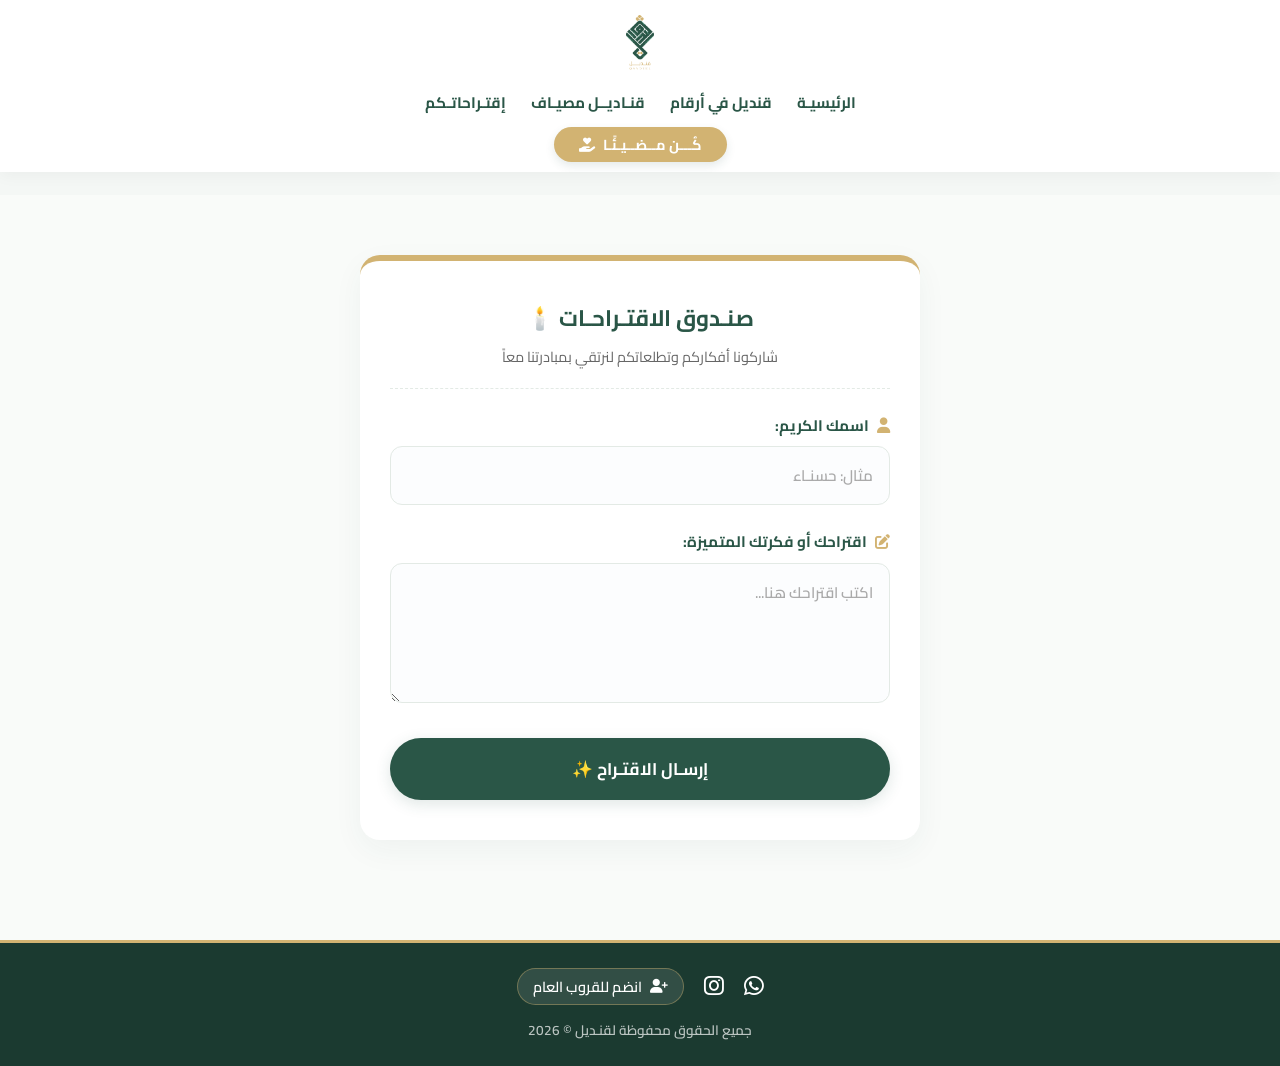
==== commit af3423ad: "Update index.html" ====
--- a/index.html
+++ b/index.html
@@ -60,25 +60,25 @@
 
         /* تنسيق العنوان الداخلي الجديد ليبقى ثابتاً داخل البوكس */
         .sug-page-header {
-            text-align: center;
-            margin-bottom: 25px;
-            border-bottom: 1px dashed #e3eae5;
+            text-align: center; 
+            margin-bottom: 25px; 
+            border-bottom: 1px dashed #e3eae5; 
             padding-bottom: 20px;
             display: block;
         }
 
         .sug-page-header h2 {
-            color: var(--sug-primary);
-            font-size: 1.4rem;
-            font-weight: 700;
-            margin: 0 0 8px 0;
+            color: var(--sug-primary); 
+            font-size: 1.4rem; 
+            font-weight: 700; 
+            margin: 0 0 8px 0; 
             font-family: 'Cairo', sans-serif;
         }
 
         .sug-page-header p {
-            color: #666;
-            font-size: 0.9rem;
-            margin: 0;
+            color: #666; 
+            font-size: 0.9rem; 
+            margin: 0; 
             font-family: 'Cairo', sans-serif;
         }
 
@@ -118,7 +118,7 @@
             border-radius: 12px;
             font-size: 0.95rem;
             font-weight: 600;
-            font-family: 'Cairo', sans-serif;
+            font-family: 'Cairo', sans-serif; 
             color: var(--sug-text);
             direction: rtl;
             outline: none;
@@ -136,12 +136,12 @@
         .sug-page-group textarea:focus {
             border-color: var(--sug-primary);
             background-color: var(--sug-white);
-            box-shadow: 0 0 0 4px rgba(42, 86, 71, 0.06); /* توهج خفيف بلون الهوية الأخضر */
+            box-shadow: 0 0 0 4px rgba(42, 86, 71, 0.06); 
         }
 
         .sug-page-group textarea {
             min-height: 140px;
-            resize: vertical; /* التوسيع عمودياً فقط */
+            resize: vertical; 
         }
 
         /* تنسيق زر الإرسال المتناسق مع أزرار الموقع الدائرية */
@@ -151,10 +151,10 @@
             color: var(--sug-white);
             padding: 15px 30px;
             border: none;
-            border-radius: 50px; /* زر دائري ورشيق متناسق مع أزرار الموقع */
+            border-radius: 50px; 
             font-size: 1.05rem;
             font-weight: 700;
-            font-family: 'Cairo', sans-serif;
+            font-family: 'Cairo', sans-serif; 
             cursor: pointer;
             box-shadow: 0 4px 15px rgba(42, 86, 71, 0.15);
             display: flex;
@@ -165,7 +165,7 @@
         }
 
         .sug-page-submit-btn:hover {
-            background-color: var(--sug-accent); /* يقلب ذهبي عند التحويم فخامة تامة */
+            background-color: var(--sug-accent); 
             transform: translateY(-2px);
             box-shadow: 0 6px 20px rgba(210, 179, 114, 0.25);
             color: var(--sug-white);
@@ -173,6 +173,21 @@
 
         .sug-page-submit-btn:active {
             transform: translateY(0);
+        }
+
+        /* تنسيق نص رسالة الحالة بدون أي مربع أو خلفية */
+        #messageStatus {
+            display: none; 
+            margin-top: 20px; 
+            font-size: 1rem; 
+            font-weight: 700; 
+            text-align: center; 
+            direction: rtl; 
+            font-family: 'Cairo', sans-serif;
+            border: none !important;
+            background: none !important;
+            padding: 0 !important;
+            box-shadow: none !important;
         }
 
         /* =======================================================
@@ -244,7 +259,7 @@
                 <!-- العنوان الداخلي المضمون بقاؤه داخل الكاونتر الأبيض -->
                 <div class="sug-page-header">
                     <h2>صنـدوق الاقتـراحـات 🕯️</h2>
-                    <p>شـــاركــونـــا أفـكــاركـــم</p>
+                    <p>شاركونا أفكاركم وتطلعاتكم لنرتقي بمبادرتنا معاً</p>
                 </div>
 
                 <form id="suggestionForm" class="sug-page-form">
@@ -263,7 +278,8 @@
                     </div>
                 </form>
 
-                <div id="messageStatus" style="display: none; margin-top: 20px; padding: 14px; border-radius: 12px; font-size: 1rem; font-weight: 700; text-align: center; direction: rtl; font-family: 'Cairo', sans-serif;"></div>
+                <!-- نص الرسالة هنا يظهر نقي وبدون أي خلفيات أو إطارات -->
+                <div id="messageStatus"></div>
             </div>
         </div>
     </section>
@@ -282,9 +298,7 @@
                     const messageStatus = document.getElementById('messageStatus');
 
                     messageStatus.textContent = "جاري إرسال اقتراحك المتميز .. ✨";
-                    messageStatus.style.backgroundColor = "rgba(0, 0, 0, 0.05)";
-                    messageStatus.style.color = "#333";
-                    messageStatus.style.border = "1px solid #ccc";
+                    messageStatus.style.color = "#666666";
                     messageStatus.style.display = "block";
 
                     const token = "8451586120:AAEEaShsVb1GvLeyVNsTJ77bYsipM6IBbkk";
@@ -306,9 +320,7 @@
                     .then(response => {
                         if (response.ok) {
                             messageStatus.textContent = "تم إرسال اقتراحك بنجاح ! 📥";
-                            messageStatus.style.backgroundColor = "rgba(42, 86, 71, 0.1)";
-                            messageStatus.style.color = "#2A5647";
-                            messageStatus.style.border = "1px solid #2A5647";
+                            messageStatus.style.color = "#2A5647"; /* اللون الأخضر المعتمد للمبادرة */
                             suggestionForm.reset();
 
                             setTimeout(function() {
@@ -321,9 +333,7 @@
                     .catch(error => {
                         console.error('حدث خطأ أثناء الاتصال المباشر:', error);
                         messageStatus.textContent = "عذراً، حدثت مشكلة أثناء الإرسال. ❌";
-                        messageStatus.style.backgroundColor = "rgba(255, 0, 0, 0.05)";
-                        messageStatus.style.color = "red";
-                        messageStatus.style.border = "1px solid red";
+                        messageStatus.style.color = "#d9534f";
                     });
                 });
             }
